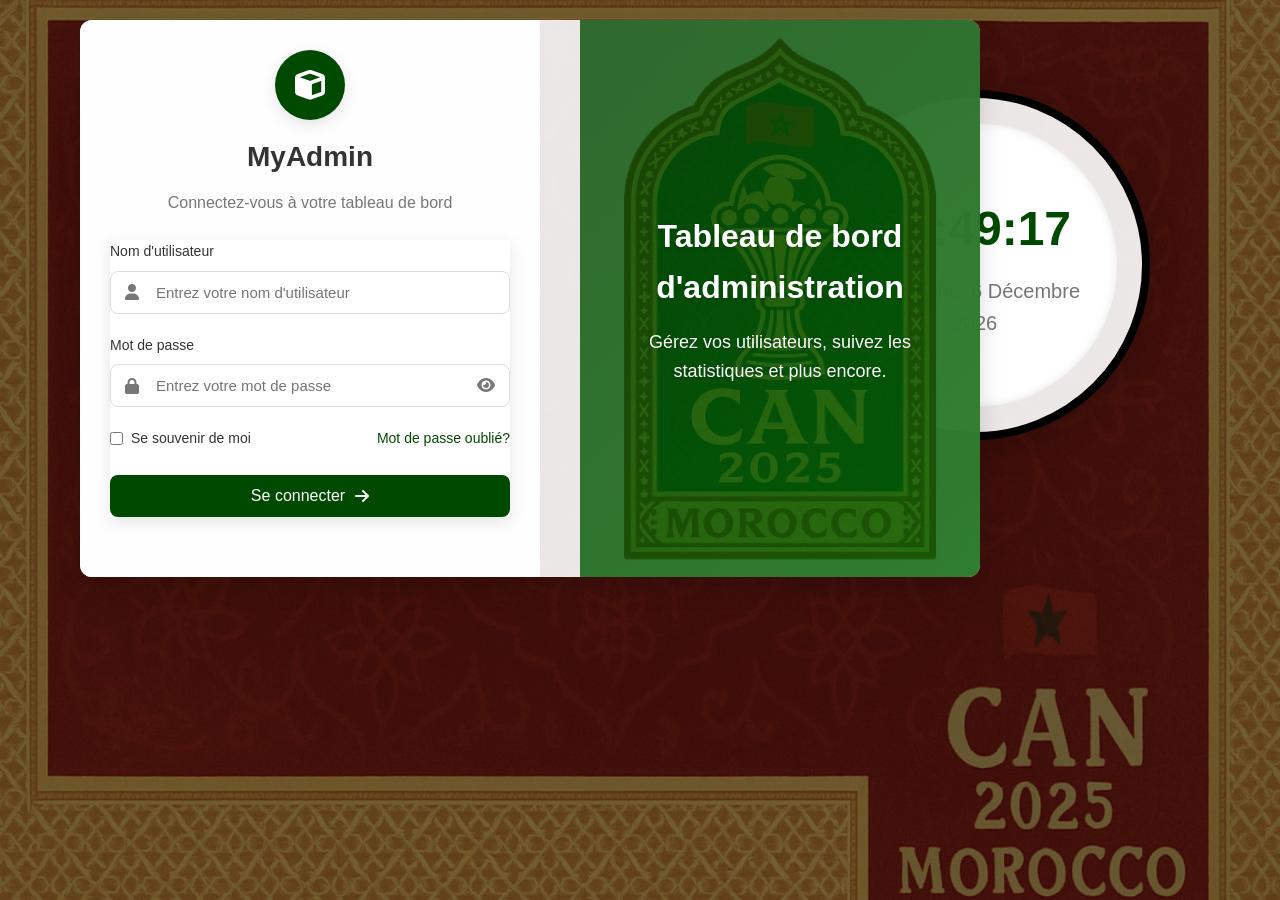
==== FrontEnd/attendance.html @ 4d88e359 "first commit" ====
<!DOCTYPE html>
<html lang="fr">
<head>
    <meta charset="UTF-8">
    <meta name="viewport" content="width=device-width, initial-scale=1.0">
    <title>Gestion des Présences - Admin Dashboard</title>
    <link rel="icon" href="logoCAF.png" type="image/png">
    <link rel="stylesheet" href="https://cdnjs.cloudflare.com/ajax/libs/font-awesome/6.4.0/css/all.min.css">
    <link rel="stylesheet" href="sidebar.css">
    <link rel="stylesheet" href="styles.css">
    <link rel="stylesheet" href="attendance.css">
    <style>
        /* Corriger le z-index */
        .sidebar {
            z-index: 1000;
        }
        
        .main-content {
            position: relative;
            z-index: 1;
        }
    </style>
</head>
<body>
    <!-- Dashboard Container -->
    <div class="dashboard">
        <!-- Sidebar -->
        <div class="sidebar" id="sidebar">
            <div class="logo">
                <img src="logoCAF.png" alt="CAF Logo" style="height: 50px;">
            </div>
            <button class="sidebar-toggle-btn" id="sidebarToggle">
                <i class="fas fa-bars"></i>
            </button>
            <ul class="menu">
                <li><a href="index.html"><i class="fas fa-home"></i> <span class="menu-text">Dashboard</span></a></li>
                <li><a href="employee.html"><i class="fas fa-users"></i> <span class="menu-text">EMPLOYEES</span></a></li>
                <li class="dropdown">
                    <a href="#" class="dropdown-btn">
                      <i class="fas fa-edit"></i> <span class="menu-text">Attendance</span>
                      <i class="fas fa-caret-down dropdown-icon"></i>
                    </a>
                    <ul class="submenu">
                      <li><a href="attendance.html"><i class="fas fa-calendar-check"></i> Présence des employés</a></li>
                      <li><a href="empAtt.html"><i class="fas fa-user-clock"></i> Présence par employé</a></li>
                      <li><a href="prsheet.html" class="active"><i class="fas fa-calendar-alt"></i> Feuille de Présence</a></li>
                    </ul>
                </li>
                <li><a href="parameter.html"><i class="fas fa-cog"></i> <span class="menu-text">Settings</span></a></li>
            </ul>
            <button id="logoutBtn" class="logout-btn">
                <i class="fas fa-sign-out-alt"></i>
                <span class="menu-text">Logout</span>
            </button>
        </div>

        <!-- Main Content -->
        <div class="main-content" id="mainContent">
            <div class="header">
                <div class="header-left"></div>
                <div class="header-right">
                    <button id="themeToggle" title="Toggle dark/light mode">🌙</button>
                    <div class="user-profile">
                        <img src="1.jpg" alt="Admin" />
                        <div class="user-info">
                            <span class="user-name">AMR</span>
                            <span class="user-role">ADMIN</span>
                        </div>
                        <div class="user-popup">
                            <p><strong>Nom :</strong> AMR</p>
                            <p><strong>Statut :</strong> ADMIN</p>
                        </div>
                    </div>
                </div>
            </div>

            <!-- Contenu spécifique à la présence -->
            <div class="content attendance-content">
                <h1><i class="fas fa-user-clock"></i> Présence des employés - <span id="currentDate">Aujourd'hui</span></h1>
                
                <!-- Barre d'action -->
            <div class="action-bar">
                    <div class="search-container">
                        <input type="text" id="searchInput" placeholder="Rechercher un employé..." />
                        <button class="search-btn"><i class="fas fa-search"></i></button>
                    </div>
                <div class="filter-container">
                    <select id="statusFilter">
                        <option value="">Tous les statuts</option>
                        <option value="PRESENT">Présent</option>
                        <option value="ABSENT">Absent</option>
                        <option value="EN_PAUSE">En pause</option>
                        <option value="TERMINE">Terminé</option>
                    </select>
                    <select id="shiftFilter">
                        <option value="">Tous les shifts</option>
                        <option value="Matin">Matin</option>
                        <option value="Après-midi">Après-midi</option>
                            <option value="Soir">Soir</option>
                    </select>
                </div>
            <div class="action-buttons">
                <button id="addAttendanceBtn" class="add-btn">
                <i class="fas fa-user-plus"></i>
                </button>
                <button id="exportBtn" class="export-btn">
                <i class="fas fa-file-export"></i> Exporter
                </button>
                <!-- <button id="checkGateBtn" class="check-gate-btn">
                <i class="fas fa-door-open"></i> Checking Gate
                </button> -->
            </div>
            </div>
                
                <!-- Tableau des présences -->
                <div class="table-container">
                    <table id="attendanceTable">
                        <thead>
                            <tr>
                                <!-- <th class="checkbox-cell">
                                    <input type="checkbox" id="selectAll" title="Sélectionner tout">
                                </th> -->
                                <th>Employé</th>
                                <th>First In </th>
                                <th>Break </th>
                                <th>Last Out </th>
                                <th>Total Heures</th>
                                <th>Status</th>
                                <th>Shift</th>
                                <th>Actions</th>
                            </tr>
                        </thead>
                        <tbody id="attendanceTableBody">
                            <!-- Employee rows will be added here by JavaScript -->
                        </tbody>
                    </table>
                    <div class="pagination-container" >
                        <div class="pagination-info">
                            <span id="pageInfo">Page 1 sur 1</span>
                            <div class="items-per-page">
                                <label for="itemsPerPageSelect">Éléments par page:</label>
                                <select id="itemsPerPageSelect">
                                    <option value="5">5</option>
                                    <option value="10">10</option>
                                    <option value="20">20</option>
                                    <option value="50">50</option>
                                </select>
                            </div>
                        </div>
                        <div class="pagination-controls">
                            <button id="prevPage" class="pagination-btn" disabled>
                                <i class="fas fa-chevron-left"></i> Précédent
                            </button>
                            <button id="nextPage" class="pagination-btn">
                                Suivant <i class="fas fa-chevron-right"></i>
                            </button>
                        </div>
                    </div>
                </div>
                
                <!-- Actions groupées -->
                <div class="bulk-actions" id="bulkActions">
                    <span class="selected-count">0 sélectionné(s)</span>
                    <button class="bulk-action-btn" id="markPresentBtn">
                        <i class="fas fa-check-circle"></i> Marquer présent
                    </button>
                    <button class="bulk-action-btn" id="markAbsentBtn">
                        <i class="fas fa-times-circle"></i> Marquer absent
                    </button>
                </div>
            </div>
        </div>
    </div>

    <!-- Modal Modification Présence -->
    <div id="attendanceModal" class="modal">
        <div class="modal-content">
            <div class="modal-header">
                <h2 id="modalTitle">Modifier la présence</h2>
                <button class="close-btn" id="closeModal"><i class="fas fa-times"></i></button>
            </div>
            <form id="attendanceForm">
                <input type="hidden" id="attendanceId">
                <div class="form-row">
                    <div class="form-group">
                        <label for="employeeName">Employé</label>
                        <input type="text" id="employeeName" disabled>
                    </div>
                    <div class="form-group">
                        <label for="shift">Shift</label>
                        <select id="shift" name="shift">
                            <option value="Matin">Matin</option>
                            <option value="Après-midi">Après-midi</option>
                            <option value="Soir">Soir</option>
                        </select>
                    </div>
                </div>
                <div class="form-row">
                    <div class="form-group">
                        <label for="firstIn">First In</label>
                        <input type="time" id="firstIn" name="firstIn">
                    </div>
                    <div class="form-group">
                        <label for="breakTime">Break</label>
                        <input type="time" id="breakTime" name="breakTime">
                    </div>
                </div>
                <div class="form-row">
                    <div class="form-group">
                        <label for="lastOut">Last Out</label>
                        <input type="time" id="lastOut" name="lastOut">
                    </div>
                    <div class="form-group">
                        <label for="status">Status</label>
                        <select id="status" name="status">
                            <option value="PRESENT">Présent</option>
                        <option value="ABSENT">Absent</option>
                        <option value="EN_PAUSE">En pause</option>
                        <option value="TERMINE">Terminé</option>
                        </select>
                    </div>
                </div>
                <div class="form-row">
                    <div class="form-group full-width">
                        <label for="notes">Notes</label>
                        <textarea id="notes" name="notes" rows="3"></textarea>
                    </div>
                </div>
                <div class="form-actions">
                    <button type="button" id="cancelBtn" class="cancel-btn">Annuler</button>
                    <button type="submit" id="saveBtn" class="save-btn">Enregistrer</button>
                </div>
            </form>
        </div>
    </div>

    <!-- Modal Confirmation Suppression -->
    <div id="deleteModal" class="modal">
        <div class="modal-content delete-modal">
            <div class="modal-header">
                <h2>Confirmer la suppression</h2>
                <button class="close-btn" id="closeDeleteModal"><i class="fas fa-times"></i></button>
            </div>
            <div class="modal-body">
                <p>Êtes-vous sûr de vouloir supprimer cet enregistrement de présence ? Cette action est irréversible.</p>
                <div class="employee-info" id="deleteAttendanceInfo">
                    <!-- Les informations de présence seront ajoutées ici par JavaScript -->
                </div>
            </div>
            <div class="modal-footer">
                <button id="cancelDeleteBtn" class="cancel-btn">Annuler</button>
                <button id="confirmDeleteBtn" class="delete-btn">Supprimer</button>
            </div>
        </div>
    </div>

    <!-- Scripts -->
    <script src="script.js"></script>
    <script src="attendance.js"></script>
    <script>
        // Ajouter en fin de body avant </html>
        document.addEventListener('DOMContentLoaded', () => {
          if (typeof Dashboard !== 'undefined') {
            Dashboard.init();
          }
        });
      </script>
</body>
</html>
---- FrontEnd/sidebar.css ----
/* ===== GLOBAL RESET ===== */
*,
*::before,
*::after {
  box-sizing: border-box;
}

:root {
  --sidebar-bg: #2c3e50;
  --primary-color: #487eb0;
  --menu-hover: rgba(255, 255, 255, 0.1);
  --menu-active: rgba(255, 255, 255, 0.2);
  --danger-color: #e74c3c;
}

.dark-theme {
  --sidebar-bg: #1a202c;
  --primary-color: #63b3ed;
  --menu-hover: rgba(255, 255, 255, 0.15);
  --menu-active: rgba(255, 255, 255, 0.25);
}

body {
  margin: 0;
  font-family: -apple-system, BlinkMacSystemFont, "Segoe UI", Roboto, Oxygen, Ubuntu, Cantarell, "Open Sans",
    "Helvetica Neue", sans-serif;
}

/* ===== SIDEBAR ===== */
.sidebar {
  position: fixed;
  left: 0;
  top: 0;
  bottom: 0;
  width: 220px;
  transition: width 0.3s ease;
  z-index: 1000;
  background-color: var(--sidebar-bg);
  color: white;
  box-shadow: 4px 0 10px rgba(0, 0, 0, 0.1);
  display: flex;
  flex-direction: column;
}

.sidebar.collapsed {
  width: 60px;
}

/* Text transitions for collapse */
.menu-text,
.logo-text {
  white-space: nowrap;
  opacity: 1;
  transition: opacity 0.2s ease, width 0.2s ease;
  width: auto;
  overflow: hidden;
}

.sidebar.collapsed .menu-text,
.sidebar.collapsed .logo-text {
  opacity: 0;
  width: 0;
  display: none;
}

/* ===== LOGO ===== */
.logo {
  height: 70px;
  padding: 5px;
  border-bottom: 1px solid rgba(255, 255, 255, 0.1);
  display: flex;
  justify-content: center; /* Centrage horizontal */
  align-items: center; /* Centrage vertical */
  transition: padding 0.3s ease; /* Transition fluide */
}

.sidebar.collapsed .logo {
  padding: 15px 5px; /* Réduire l'espacement en mode réduit */
}

.logo img {
  margin: 0 auto; /* Centrage supplémentaire pour le mode réduit */
  transition: transform 0.3s ease;
  height: 60px;
}

.logo h2 {
  margin: 0;
  display: flex;
  align-items: center;
  gap: 10px;
}

.logo i {
  font-size: 1.5rem;
  transition: transform 0.3s ease;
}

/* ===== SIDEBAR TOGGLE BUTTON ===== */
.sidebar-toggle-btn {
  position: absolute;
  top: 15px;
  right: -45px;
  background: var(--primary-color);
  color: white;
  border: none;
  padding: 8px 10px;
  border-radius: 4px;
  cursor: pointer;
  transition: all 0.3s ease;
  box-shadow: 0 2px 5px rgba(0,0,0,0.2); 
  z-index: 1100;
  display: block; /* Assurez-vous que le bouton est toujours visible */
}

.sidebar-toggle-btn:hover {
  background: #386994;
  transform: scale(1.05);
}

.sidebar-toggle-btn i {
  transition: transform 0.3s ease;
}

.sidebar.collapsed .sidebar-toggle-btn i {
  transform: rotate(180deg);
}

/* Masquer l'icône dropdown dans la sidebar réduite */
.sidebar.collapsed .dropdown-icon {
  display: none;
}

/* Garder le submenu visible si parent actif */
.dropdown.active .submenu {
  display: block !important;
}

/* Style de sélection pour sidebar collapsed */
.sidebar.collapsed .menu li.active > a {
  background: var(--menu-active);
  border-left: 4px solid var(--primary-color);
}

/* Animation d'ouverture améliorée */
.submenu {
  transition: all 0.3s ease;
  overflow: hidden;
  display: none; /* Assurez-vous que les sous-menus sont masqués par défaut */
}

/* ===== MENU ===== */
.menu {
  margin: 20px 0;
  padding: 0;
  flex-grow: 1;
  overflow-y: auto;
}

.menu li {
  list-style: none;
  padding: 0;
  margin-bottom: 5px;
  cursor: pointer;
  position: relative;
  overflow: hidden;
}

.menu li a {
  color: inherit;
  text-decoration: none;
  display: flex;
  align-items: center;
  gap: 12px;
  padding: 12px 20px;
  transition: all 0.3s ease;
  border-left: 4px solid transparent;
  position: relative;
}

.menu li a:before {
  content: "";
  position: absolute;
  left: 0;
  top: 0;
  height: 100%;
  width: 0;
  background: var(--menu-hover);
  z-index: -1;
  transition: width 0.3s ease;
}

.menu li a:hover:before {
  width: 100%;
}

.menu li a:hover {
  border-left: 4px solid var(--primary-color);
}

.menu li.active a {
  background: var(--menu-active);
  border-left: 4px solid var(--primary-color);
}

/* Animated icons */
.menu li i {
  font-size: 1.2rem;
  min-width: 20px;
  text-align: center;
  transition: transform 0.3s ease, color 0.3s ease;
}

.menu li a:hover i {
  transform: translateX(3px) scale(1.1);
  color: var(--primary-color);
}

/* Center icons when collapsed */
.sidebar.collapsed .menu li i {
  margin: 0 auto;
}

.sidebar.collapsed .menu li {
  text-align: center;
}

.sidebar.collapsed .menu li a {
  padding: 12px 0;
  justify-content: center;
}

/* ===== LOGOUT BUTTON ===== */
.logout-btn {
  margin: 10px 15px 20px;
  background: var(--danger-color);
  color: #fff;
  border: none;
  border-radius: 6px;
  cursor: pointer;
  font-weight: bold;
  display: flex;
  align-items: center;
  gap: 12px;
  padding: 10px 15px;
  transition: all 0.3s ease;
  overflow: hidden;
}

.logout-btn:hover {
  background: #c0392b;
  transform: translateY(-2px);
  box-shadow: 0 4px 8px rgba(0, 0, 0, 0.2);
}

.logout-btn:active {
  transform: translateY(0);
  box-shadow: none;
}

.logout-btn i {
  font-size: 1.2rem;
  min-width: 20px;
}

/* Center logout icon when collapsed */
.sidebar.collapsed .logout-btn {
  padding: 10px 0;
  justify-content: center;
}

/* Add a ripple effect to buttons */
.menu li a::after,
.logout-btn::after {
  content: '';
  position: absolute;
  top: 50%;
  left: 50%;
  width: 5px;
  height: 5px;
  background: rgba(255, 255, 255, 0.5);
  opacity: 0;
  border-radius: 100%;
  transform: scale(1, 1) translate(-50%);
  transform-origin: 50% 50%;
}

.menu li a:focus:not(:active)::after,
.logout-btn:focus:not(:active)::after {
  animation: ripple 1s ease-out;
}

@keyframes ripple {
  0% {
    transform: scale(0, 0);
    opacity: 0.5;
  }
  20% {
    transform: scale(25, 25);
    opacity: 0.5;
  }
  100% {
    opacity: 0;
    transform: scale(40, 40);
  }
}

/* ===== MAIN CONTENT ===== */
.main-content {
  margin-left: 220px;
  padding: 20px;
  transition: margin-left 0.3s cubic-bezier(0.4, 0, 0.2, 1);
}

.sidebar.collapsed + .main-content {
  margin-left: 60px;
}

/* ===== RESPONSIVE SIDEBAR ===== */
@media (max-width: 768px) {
  .sidebar {
    transform: translateX(-100%);
    width: 220px;
  }
  
  .sidebar.mobile-open {
    transform: translateX(0);
  }
  
  .main-content {
    margin-left: 0;
  }
  
  /* Mobile toggle button animation */
  .mobile-toggle {
    transition: transform 0.3s ease;
  }
  
  .sidebar.mobile-open ~ .main-content .mobile-toggle {
    transform: rotate(90deg);
  }
}

/* Gestion des sous-menus */
.sidebar:not(.collapsed) .dropdown.active-parent > .submenu {
  display: block !important;
}

.sidebar.collapsed .dropdown > .submenu {
  display: none !important;
}

/* Sélection uniquement pour les éléments actifs */
.menu li.active > a {
  background: var(--menu-active);
  border-left: 4px solid var(--primary-color);
}

.menu li.active-parent > a {
  background: rgba(255, 255, 255, 0.05);
}

.submenu li.active a {
  background: rgba(255, 255, 255, 0.1) !important;
  color: #fff !important;
}

/* === Custom update: distinguish sidebar icons on hover/active === */
.menu li a:hover i,
.menu li.active a i {
  color: #ffffff; /* force white icon for visibility */
}

/* === Updated Sidebar Styling with Green Theme === */
.sidebar {
  background-color: #003000; /* very dark green background */
  color: white;
}

.sidebar .menu li a {
  color: #cdeccd; /* soft pale green for text */
  padding: 12px 20px;
  display: flex;
  align-items: center;
  text-decoration: none;
}

.sidebar .menu li a:hover,
.sidebar .menu li.active a {
  background-color: #004900; /* medium green background on hover/active */
  color: #ffffff;
  border-left: 4px solid #006300; /* light green left border */
}

.sidebar .menu li a:hover i,
.sidebar .menu li.active a i {
  color: #ffffff; /* icon color on hover/active */
}
---- FrontEnd/styles.css ----
/* ===== BASE & RESET ===== */
* {
    margin: 0;
    padding: 0;
    box-sizing: border-box;
    transition: background-color 0.3s ease, color 0.3s ease;
}

body {
    font-family: 'Segoe UI', Tahoma, Geneva, Verdana, sans-serif;
    line-height: 1.6;
    background: var(--bg-color);
    color: var(--text-color);
}

/* ===== THEME VARIABLES ===== */
:root {
    /* Colors */
    --primary-color: #004900;
    --primary-dark: #003000;
    --secondary-color: #f39c12;
    --danger-color: #e74c3c;
    --success-color: #2ecc71;
    
    /* Base Theme */
    --bg-color: #f5f6fa;
    --text-color: var(--text-color);
    --text-light: #777;
    --card-bg: #fff;
    --sidebar-bg: #2f3640;
    --menu-hover: #353b48;
    --menu-active: var(--primary-color);
    --border-color: var(--border-color);
    --shadow: 0 5px 15px rgba(0, 0, 0, 0.1);
    --shadow-strong: 0 10px 25px rgba(0, 0, 0, 0.15);
    --primary-color-rgb: 0, 73, 0;
}

/* ===== LAYOUT ===== */
.dashboard {
    display: flex;
    min-height: 100vh;
}

#themeToggle {
    background: none;
    border: none;
    font-size: 20px;
    cursor: pointer;
    color: var(--text-color);
    padding: 5px 10px;
  }
  

/* Styles pour le header */
.header {
    display: flex;
    justify-content: space-between;
    align-items: center;
    padding: 0px 25px;
    background-color: var(--card-bg);
    box-shadow: var(--shadow);
    position: fixed;
    top: 0;
    left: 0;
    right: 0;
    z-index: 100;
    height: 70px;
}

.header-right {
    display: flex;
    align-items: center;
    gap: 20px;
    padding-right: 30px;
    margin-left: auto;
}

.user-profile {
    position: relative;
    margin-left: auto;
    display: flex;
    align-items: center;
    gap: 12px;
    padding: 8px 12px;
    border-radius: 50px;
    background: rgba(var(--primary-color-rgb), 0.1);
    cursor: pointer;
    transition: all 0.3s ease;
}

.user-profile img {
    width: 40px;
    height: 40px;
    border-radius: 50%;
    object-fit: cover;
    border: 2px solid var(--primary-color);
    box-shadow: 0 2px 4px rgba(0, 0, 0, 0.1);
}


.user-profile:hover {
    background: rgba(var(--primary-color-rgb), 0.2);
    transform: translateY(-2px);
}

/* Formulaire caché par défaut */
.user-popup {
    display: none;
    position: absolute;
    top: 110%; /* sous le profil */
    right: 0;
    background: var(--card-bg);
    padding: 10px 15px;
    border-radius: 8px;
    box-shadow: var(--shadow);
    white-space: nowrap;
    z-index: 10;
}

/* Afficher au hover */
.user-profile:hover .user-popup {
    display: block;
}

/* Petite flèche décorative */
.user-popup::before {
    content: '';
    position: absolute;
    top: -8px;
    right: 10px;
    border-width: 0 8px 8px 8px;
    border-style: solid;
    border-color: transparent transparent var(--card-bg) transparent;
}


/* Animation au clic */
.user-profile:active {
    transform: scale(0.98);
}

/* Ajoutez cette variable si elle n'existe pas */
:root {
    --primary-color-rgb: 72, 126, 176;
}
/* FIN  pour le profil utilisateur */


/* ===== CARDS ===== */
.cards {
    display: grid;
    grid-template-columns: repeat(auto-fit, minmax(250px, 300px));
    gap: 20px;
    margin-bottom: 24px;
}

.card {
    background: var(--card-bg);
    padding: 20px;
    border-radius: 8px;
    box-shadow: 0 2px 10px rgba(0, 0, 0, 0.1);
    transition: transform 0.2s ease, box-shadow 0.2s ease;
}

.card:hover {
    transform: translateY(-3px);
    box-shadow: 0 5px 15px rgba(0, 0, 0, 0.1);
}

.card h3 {
    color: var(--text-color);
    opacity: 0.8;
    font-size: 14px;
    margin-bottom: 8px;
}

.card p {
    font-size: 24px;
    font-weight: bold;
    color: var(--primary-color);
}



/* Nouveaux styles pour les cartes analytiques */
.analytics-card {
    display: flex;
    gap: 15px;
    align-items: center;
    padding: 15px;
    background: rgba(0, 99, 0, 0.1);
    color: #004900;
}

.analytics-card i {
    font-size: 1.8rem;
    color: var(--primary-color);
    background: rgba(72, 126, 176, 0.1);
    padding: 15px;
    border-radius: 50%;
}

.analytics-card h3 {
    font-size: 0.9rem;
    margin-bottom: 5px;
    color: var(--text-light);
}

.analytics-card p {
    font-size: 1.5rem;
    margin: 5px 0;
}

.card-trend {
    font-size: 0.8rem;
    padding: 3px 8px;
    border-radius: 12px;
    background: rgba(46, 204, 113, 0.1);
    color: var(--success-color);
}

.card-trend.up {
    background: rgba(0, 99, 0, 0.1);
    color: #004900;
}

.card-trend.down {
    background: rgba(231, 76, 60, 0.1);
    color: var(--danger-color);
}




/* Styles pour le graphique */
.chart-container {
    background: var(--card-bg);
    padding: 20px;
    border-radius: 8px;
    margin: 20px 0;
    box-shadow: var(--shadow);
    width: 100%;
    max-width: 100%;
    overflow: hidden;

    position: relative;
}

.chart-container h3 {
    margin-bottom: 15px;
    display: flex;
    align-items: center;
    gap: 10px;
    color: var(--text-color);
    font-size: 1.1rem;
}

/* Conteneur du canvas du graphique */
.chart-wrapper {
    position: relative;
    height: 300px; /* Hauteur fixe */
    min-height: 300px;
    width: 100%;
}

/* Style du canvas lui-même */
canvas {
    width: 100% !important;
    height: 100% !important;
    max-height: 300px;
    object-fit: contain;
}

/* Responsive pour petits écrans */
@media (max-width: 768px) {
    .chart-container {
        padding: 15px;
        margin: 15px 0;
    }
    
    .chart-wrapper {
        height: 250px;
        min-height: 250px;
    }
    
    .chart-container h3 {
        font-size: 1rem;
    }
}

@media (max-width: 480px) {
    .chart-wrapper {
        height: 200px;
        min-height: 200px;
    }
}

/* Styles pour les tendances */
.card-trend {
    font-size: 0.8rem;
    padding: 3px 8px;
    border-radius: 12px;
    background: rgba(46, 204, 113, 0.1);
    color: var(--success-color);
}

.card-trend.up {
    background: rgba(46, 204, 113, 0.1);
    color: var(--success-color);
}

.card-trend.down {
    background: rgba(231, 76, 60, 0.1);
    color: var(--danger-color);
}

.card-trend.neutral {
    background: rgba(241, 196, 15, 0.1);
    color: var(--secondary-color);
}





/* Activité récente */
.activity-feed {
    background: var(--card-bg);
    padding: 20px;
    border-radius: 8px;
    margin-top: 20px;
    box-shadow: var(--shadow);
    
}

.activity-feed h3 {
    margin-bottom: 15px;
    display: flex;
    align-items: center;
    gap: 10px;
    color: var(--text-color);
}

#recentActivity {
    list-style: none;
}

#recentActivity li {
    padding: 10px 0;
    border-bottom: 1px solid var(--border-color);
    display: flex;
    gap: 10px;
    align-items: flex-start;
}

#recentActivity li:last-child {
    border-bottom: none;
}

.activity-icon {
    background: #004900;
    color: white;
    padding: 5px;
    border-radius: 50%;
    font-size: 0.8rem;
    margin-top: 3px;
    width: 24px;
    height: 24px;
    display: flex;
    align-items: center;
    justify-content: center;
}

.activity-time {
    font-size: 0.8rem;
    color: var(--text-light);
    margin-left: auto;
    white-space: nowrap;
}



/* ===== DASHBOARD GRID ===== */
.dashboard-grid {
    display: grid;
    grid-template-columns: 1fr 1fr;
    gap: 20px;
    margin-bottom: 20px;
}

@media (max-width: 1024px) {
    .dashboard-grid {
        grid-template-columns: 1fr;
    }
}

.analytics-column {
    display: grid;
    grid-template-rows: auto auto auto;
    gap: 15px;
}

.table-column {
    display: flex;
    flex-direction: column;
}





/* Tableau des entrées */
.entries-table {
    height: 100%;
    display: flex;
    flex-direction: column;
}

.entries-table h3 {
    margin-bottom: 15px;
    color: var(--text-color);
    display: flex;
    align-items: center;
    gap: 10px;
}

.table-responsive {
    overflow-x: auto;
    flex-grow: 1;
}

#recentEntriesTable {
    width: 100%;
    border-collapse: collapse;
    background: rgba(0, 99, 0, 0.1);
}

#recentEntriesTable th {
    background: rgba(72, 126, 176, 0.1);
    padding: 12px 15px;
    text-align: left;
    font-weight: 600;
    color: var(--text-color);
}

#recentEntriesTable td {
    padding: 12px 15px;
    border-bottom: 1px solid var(--border-color);
    color: var(--text-color);
}

#recentEntriesTable tr:last-child td {
    border-bottom: none;
}

#recentEntriesTable tr:hover {
    background: rgba(0, 99, 0, 0.05);
}

.employee-cell {
    display: flex;
    align-items: center;
    gap: 10px;
}

.employee-photo {
    width: 30px;
    height: 30px;
    border-radius: 50%;
    object-fit: cover;
}





/* ===== BUTTONS ===== */
button {
    cursor: pointer;
    transition: all 0.2s ease;
    background-color: #004900;
}

#add-user-btn {
    padding: 8px 16px;
    background-color: #004900;
    color: white;
    border: none;
    border-radius: 4px;
}

#add-user-btn:hover {
    opacity: 0.9;
    background-color: #003000;
}

.action-btns {
    display: flex;
    gap: 8px;
}

.edit-btn {
    background: var(--secondary-color);
}

.delete-btn {
    background: var(--danger-color);
}

.action-btns button {
    padding: 6px 12px;
    color: white;
    border: none;
    border-radius: 4px;
    font-size: 12px;
}

/* ===== FORM ELEMENTS ===== */
input {
    padding: 10px 14px;
    border: 1px solid var(--border-color);
    border-radius: 4px;
    background: var(--card-bg);
    color: var(--text-color);
}

.main-content {
    margin-top: 70px;
    flex: 1;
    padding: 20px;
    overflow-x: hidden;
    transition: margin-left 0.3s ease;
    margin-left: 220px;
}

/* Loading Spinner */
.loader {
    border: 5px solid #f3f3f3;
    border-top: 5px solid #004900;
    border-radius: 50%;
    width: 40px;
    height: 40px;
    animation: spin 1s linear infinite;
    margin: 20px auto;
}
  
@keyframes spin {
    0% { transform: rotate(0deg); }
    100% { transform: rotate(360deg); }
}

.task-board {
    margin-top: 20px;
    background: var(--card-bg);
    padding: 20px;
    border-radius: 8px;
    box-shadow: var(--shadow);
}
  
.tasks {
    display: flex;
    gap: 15px;
}
  
.task-column {
    flex: 1;
    background: rgba(0, 0, 0, 0.03);
    padding: 10px;
    border-radius: 8px;
}
  
.task {
    background: var(--card-bg);
    padding: 10px;
    margin: 10px 0;
    border-radius: 4px;
    cursor: grab;
    box-shadow: 0 1px 3px rgba(0,0,0,0.1);
    transition: transform 0.2s ease, box-shadow 0.2s ease;
}

.task:hover {
    transform: translateY(-2px);
    box-shadow: 0 3px 6px rgba(0,0,0,0.15);
}

.task.dragging {
    opacity: 0.7;
    transform: scale(0.95);
    box-shadow: 0 5px 15px rgba(0,0,0,0.2);
}

.task-dropped {
    animation: dropPulse 0.3s ease;
}

@keyframes dropPulse {
    0% { transform: scale(0.95); }
    50% { transform: scale(1.05); }
    100% { transform: scale(1); }
}

button:active {
    transform: scale(0.98);
}

::-webkit-scrollbar {
    width: 8px;
}

::-webkit-scrollbar-thumb {
    background: var(--primary-color);
    border-radius: 4px;
}

/* Ripple effect */
.ripple {
    position: absolute;
    border-radius: 50%;
    background-color: rgba(255, 255, 255, 0.4);
    transform: scale(0);
    animation: ripple 0.6s linear;
    pointer-events: none;
}

@keyframes ripple {
    to {
        transform: scale(4);
        opacity: 0;
    }
}
/* Style du sous-menu */
.submenu {
  display: none;
  list-style: none;
  padding-left: 20px;
}

.submenu li a {
  display: block;
  padding: 10px 20px;
  color: #fff;
  text-decoration: none;
}

.submenu li a:hover {
    border-left: 4px solid #004900;
}

/* Icône de flèche pour le menu déroulant */
.dropdown-icon {
  float: right;
  margin-right: 10px;
}

/* Styles pour la section des nouveaux graphiques */
.dashboard-grid .chart-column {
  display: flex;
  flex-direction: column;
}

.dashboard-grid .chart-container {
  height: 100%;
  display: flex;
  flex-direction: column;
}

.dashboard-grid .chart-wrapper {
  flex-grow: 1;
  min-height: 300px;
}

#attendanceComments li {
  display: flex;
  align-items: center;
  gap: 8px;
  margin-bottom: 5px;
}

#attendanceComments li span:first-child {
  display: inline-block;
  width: 10px;
  height: 10px;
  border-radius: 50%;
}

/* Ajout d'une marge en haut pour les nouveaux graphiques */
.mt-6 {
  margin-top: 30px;
}

/* Ajout de padding pour la section des commentaires */
.p-3 {
  padding: 15px;
}

/* Styles pour les titres des commentaires */
.font-medium {
  font-weight: 500;
}

.text-sm {
  font-size: 0.875rem;
}

/* Espacement vertical pour les listes */
.space-y-1 > * + * {
  margin-top: 0.25rem;
}

.mt-2 {
  margin-top: 0.5rem;
}

.mt-4 {
  margin-top: 1rem;
}

/* Styles pour les statistiques détaillées de genre */
.gender-stats-container {
    background-color: #f8f9fa;
    border-radius: 8px;
    padding: 15px;
    margin-top: 20px;
}

.gender-stats-title {
    font-size: 16px;
    font-weight: 600;
    color: var(--text-color);
    margin-bottom: 15px;
    display: flex;
    align-items: center;
    gap: 8px;
}

.gender-stats-grid {
    display: grid;
    grid-template-columns: repeat(2, 1fr);
    gap: 12px;
}

.gender-stat-item {
    display: flex;
    justify-content: space-between;
    align-items: center;
    padding: 8px 12px;
    background-color: var(--bg-color);
    border-radius: 6px;
    box-shadow: 0 1px 3px rgba(0, 0, 0, 0.05);
}

.stat-label {
    display: flex;
    align-items: center;
    gap: 8px;
    font-size: 14px;
    color: #555;
}

.color-dot {
    width: 12px;
    height: 12px;
    border-radius: 50%;
    display: inline-block;
}

.stat-value {
    font-weight: 600;
    font-size: 14px;
    color: var(--text-color);
}

.gender-summary {
    display: flex;
    justify-content: space-around;
    margin-top: 15px;
    padding-top: 15px;
    border-top: 1px solid #e0e0e0;
}

.summary-item {
    text-align: center;
}

.summary-label {
    font-size: 14px;
    color: #555;
    margin-right: 8px;
}

.summary-value {
    font-weight: 600;
    font-size: 16px;
    color: var(--text-color);
}

/* Responsive pour les statistiques de genre */
@media (max-width: 768px) {
    .gender-stats-grid {
        grid-template-columns: 1fr;
    }
    
    .gender-summary {
        flex-direction: column;
        gap: 10px;
    }
}

/* Utilitaires */
.mt-4 {
    margin-top: 1rem;
}

.mt-6 {
    margin-top: 1.5rem;
}

.p-3 {
    padding: 0.75rem;
}


/* === Dark Theme Support === */
[data-theme="dark"] {
    --bg-color: #1e1e1e;
    --text-color: #e0e0e0;
    --text-light: #aaa;
    --card-bg: #2c2c2c;
    --sidebar-bg: #002200;
    --menu-hover: #003300;
    --border-color: var(--text-light);
}

[data-theme="dark"] .card,
[data-theme="dark"] .chart-container,
[data-theme="dark"] .task-board,
[data-theme="dark"] .activity-feed {
    background-color: var(--card-bg);
    color: var(--text-color);
}

[data-theme="dark"] .header {
    background-color: var(--card-bg);
}

[data-theme="dark"] .sidebar {
    background-color: var(--sidebar-bg);
}

[data-theme="dark"] .sidebar .menu li a {
    color: var(--text-light);
}

[data-theme="dark"] .sidebar .menu li a:hover,
[data-theme="dark"] .sidebar .menu li.active a {
    background-color: var(--menu-hover);
    color: #fff;
}
---- FrontEnd/attendance.css ----
:root {
    --card-bg: #fff;
    --shadow: 0 2px 10px rgba(0, 0, 0, 0.1);
    --text-color: var(--text-color);
    --border-color: var(--border-color);
    --primary-color: #004900;
    --primary-dark: #386994;
    --success-color: #2ecc71;
    --text-light: #666;
}
/* ===== BASE STYLES ===== */
.attendance-content {
    padding: 20px;
    background-color: var(--card-bg);
    border-radius: 8px;
    box-shadow: var(--shadow);
    margin: 20px;
}

/* ===== HEADER STYLES ===== */
.attendance-content h1 {
    color: var(--text-color);
    margin-bottom: 20px;
    font-weight: 600;
    font-size: 24px;
    display: flex;
    align-items: center;
    gap: 10px;
    padding-bottom: 10px;
    border-bottom: 2px solid var(--primary-color);
}

/* ===== ACTION BAR ===== */
.action-bar {
    display: flex;
    justify-content: space-between;
    align-items: center;
    margin-bottom: 20px;
    flex-wrap: wrap;
    gap: 15px;
}

.search-container {
    display: flex;
    max-width: 300px;
    width: 100%;
}

.search-container input {
    flex: 1;
    padding: 10px 15px;
    border: 1px solid var(--border-color);
    border-radius: 4px 0 0 4px;
    background-color: var(--card-bg);
    color: var(--text-color);
}

.search-btn {
    background-color: var(--primary-color);
    color: white;
    border: none;
    padding: 0 15px;
    border-radius: 0 4px 4px 0;
    cursor: pointer;
    transition: background-color 0.3s ease;
}

.search-btn:hover {
    background-color: var(--primary-dark);
}

.filter-container {
    display: flex;
    gap: 10px;
}

.filter-container select {
    padding: 10px;
    border: 1px solid var(--border-color);
    border-radius: 4px;
    background-color: var(--card-bg);
    color: var(--text-color);
    cursor: pointer;
}

.action-buttons {
    display: flex;
    gap: 10px;
}

/* ===== ATTENDANCE TABLE ===== */
.table-container {
    overflow-x: auto;
    margin: 20px 0;
    border-radius: 8px;
    box-shadow: var(--shadow);
}

#attendanceTable {
    width: 100%;
    border-collapse: collapse;
    background-color: var(--card-bg);
    color: var(--text-color);
    min-width: 1000px; /
}

#attendanceTable thead {
    background-color: rgb(4, 47, 4);
    color: white;
}

#attendanceTable th {
    padding: 15px;
    text-align: left;
    font-weight: 500;
    white-space: nowrap;
    position: sticky;
    top: 0;
    z-index: 10;
}

#attendanceTable th i.fa-sort {
    margin-left: 5px;
    font-size: 12px;
    cursor: pointer;
    opacity: 0.5;
    transition: opacity 0.3s ease;
}

#attendanceTable th i.fa-sort:hover {
    opacity: 1;
}

#attendanceTable th i.fa-sort-up, 
#attendanceTable th i.fa-sort-down {
    opacity: 1;
}

#attendanceTable td {
    padding: 12px 15px;
    border-bottom: 1px solid var(--border-color);
}

#attendanceTable tr:last-child td {
    border-bottom: none;
}

#attendanceTable tr:hover {
    background-color: rgba(72, 126, 176, 0.05);
}

/* Checkbox styles */
.checkbox-cell {
    width: 40px;
    text-align: center;
}

.checkbox-cell input[type="checkbox"] {
    width: 18px;
    height: 18px;
    cursor: pointer;
    accent-color: var(--primary-color);
}

/* Employee cell with photo */
.employee-cell {
    display: flex;
    align-items: center;
    gap: 10px;
}

.employee-photo {
    width: 36px;
    height: 36px;
    border-radius: 50%;
    object-fit: cover;
    border: 2px solid var(--primary-color);
}

/* Status Badges */
.status-badge {
    padding: 5px 10px;
    border-radius: 20px;
    font-size: 12px;
    font-weight: 500;
    display: inline-block;
    text-align: center;
}

.status-present {
    background-color: rgba(46, 204, 113, 0.2);
    color: #27ae60;
}

.status-absent {
    background-color: rgba(231, 76, 60, 0.2);
    color: #e74c3c;
}

.status-pause {
    background-color: rgba(241, 196, 15, 0.2);
    color: #f39c12;
}

.status-finished {
    background-color: rgba(52, 152, 219, 0.2);
    color: #3498db;
}

/* ===== ACTION BUTTONS ===== */
.action-cell {
    white-space: nowrap;
}

.action-btn {
    background: none;
    border: none;
    cursor: pointer;
    padding: 5px;
    margin-right: 5px;
    border-radius: 4px;
    transition: all 0.3s ease;
}

.edit-btn {
    color: var(--primary-color);
}

.delete-btn {
    color: #e74c3c;
}

.view-btn {
    color: #3498db;
}

.action-btn:hover {
    background-color: rgba(0, 0, 0, 0.05);
    transform: translateY(-2px);
}

/* ===== CHECK GATE BUTTON ===== */
.check-gate-btn {
    background-color: var(--success-color);
    color: white;
    border: none;
    padding: 12px 20px;
    font-size: 15px;
    border-radius: 30px;
    cursor: pointer;
    transition: all 0.3s ease;
    display: inline-flex;
    align-items: center;
    gap: 8px;
}

.check-gate-btn:hover {
    background-color: #27ae60;
    transform: translateY(-2px);
    box-shadow: 0 4px 8px rgba(46, 204, 113, 0.3);
}

.export-btn {
    background-color: var(--primary-color);
    color: white;
    border: none;
    padding: 12px 20px;
    font-size: 15px;
    border-radius: 30px;
    cursor: pointer;
    transition: all 0.3s ease;
    display: inline-flex;
    align-items: center;
    gap: 8px;
}

.export-btn:hover {
    background-color: var(--primary-dark);
    transform: translateY(-2px);
    box-shadow: 0 4px 8px rgba(72, 126, 176, 0.3);
}

/* ===== BULK ACTIONS ===== */
.bulk-actions {
    display: none;
    align-items: center;
    gap: 15px;
    background-color: rgba(72, 126, 176, 0.1);
    padding: 10px 15px;
    border-radius: 8px;
    margin-top: 20px;
}

.bulk-actions.visible {
    display: flex;
}

.selected-count {
    font-weight: 500;
    color: var(--text-color);
}

.bulk-action-btn {
    background-color: var(--primary-color);
    color: white;
    border: none;
    padding: 8px 15px;
    border-radius: 4px;
    cursor: pointer;
    display: flex;
    align-items: center;
    gap: 5px;
    transition: all 0.3s ease;
}

.bulk-action-btn:hover {
    background-color: var(--primary-dark);
    transform: translateY(-2px);
}

#markAbsentBtn {
    background-color: #e74c3c;
}

#markAbsentBtn:hover {
    background-color: #c0392b;
}

/* ===== ANIMATIONS ===== */
@keyframes fadeIn {
    from { opacity: 0; transform: translateY(10px); }
    to { opacity: 1; transform: translateY(0); }
}

#attendanceTable tbody tr {
    animation: fadeIn 0.3s ease forwards;
}

/* ===== MODAL STYLES ===== */
.modal {
    display: none;
    position: fixed;
    top: 0;
    left: 0;
    width: 100%;
    height: 100%;
    background-color: rgba(0, 0, 0, 0.5);
    z-index: 1000;
    overflow-y: auto;
    padding: 20px;
}

.modal-content {
    background-color: var(--card-bg);
    margin: 50px auto;
    max-width: 700px;
    border-radius: 8px;
    box-shadow: 0 5px 20px rgba(0, 0, 0, 0.2);
    animation: modalFadeIn 0.3s ease;
}

@keyframes modalFadeIn {
    from {
        opacity: 0;
        transform: translateY(-20px);
    }
    to {
        opacity: 1;
        transform: translateY(0);
    }
}

.modal-header {
    display: flex;
    justify-content: space-between;
    align-items: center;
    padding: 20px;
    border-bottom: 1px solid var(--border-color);
}

.modal-header h2 {
    margin: 0;
    color: var(--text-color);
    font-size: 20px;
}

.close-btn {
    background: none;
    border: none;
    font-size: 20px;
    cursor: pointer;
    color: var(--text-light);
    transition: color 0.3s ease;
}

.close-btn:hover {
    color: #e74c3c;
}

/* Styles Formulaire */
#attendanceForm {
    padding: 20px;
}

.form-row {
    display: flex;
    gap: 20px;
    margin-bottom: 15px;
}

.form-group {
    flex: 1;
    position: relative;
}

.full-width {
    width: 100%;
}

label {
    display: block;
    margin-bottom: 8px;
    color: var(--text-color);
    font-weight: 500;
}

input, select, textarea {
    width: 100%;
    padding: 10px 12px;
    border: 1px solid var(--border-color);
    border-radius: 4px;
    background-color: var(--card-bg);
    color: var(--text-color);
    transition: border-color 0.3s ease, box-shadow 0.3s ease;
}

input:focus, select:focus, textarea:focus {
    border-color: var(--primary-color);
    box-shadow: 0 0 0 3px rgba(72, 126, 176, 0.2);
    outline: none;
}

.form-actions {
    display: flex;
    justify-content: flex-end;
    gap: 10px;
    margin-top: 20px;
}

.cancel-btn {
    background-color: transparent;
    border: 1px solid var(--border-color);
    color: var(--text-color);
    padding: 10px 20px;
    border-radius: 4px;
    cursor: pointer;
    transition: all 0.3s ease;
}

.cancel-btn:hover {
    background-color: rgba(0, 0, 0, 0.05);
}

.save-btn {
    background-color: var(--primary-color);
    color: white;
    border: none;
    padding: 10px 20px;
    border-radius: 4px;
    cursor: pointer;
    transition: all 0.3s ease;
}

.save-btn:hover {
    background-color: var(--primary-dark);
}

/* Modal Suppression */
.delete-modal {
    max-width: 500px;
}

.modal-body {
    padding: 20px;
}

.modal-footer {
    padding: 15px 20px;
    border-top: 1px solid var(--border-color);
    display: flex;
    justify-content: flex-end;
    gap: 10px;
}

.employee-info {
    background-color: rgba(0, 0, 0, 0.05);
    padding: 15px;
    border-radius: 4px;
    margin-top: 15px;
}

.delete-btn {
    background-color: #e74c3c;
    color: white;
    border: none;
    padding: 10px 20px;
    border-radius: 4px;
    cursor: pointer;
    transition: all 0.3s ease;
}

.delete-btn:hover {
    background-color: #c0392b;
}

/* ===== RESPONSIVE DESIGN ===== */
@media (max-width: 992px) {
    .attendance-content {
        margin: 10px;
        padding: 15px;
    }
    
    #attendanceTable th, 
    #attendanceTable td {
        padding: 10px 12px;
        font-size: 14px;
    }
}

@media (max-width: 768px) {
    .action-bar {
        flex-direction: column;
        align-items: stretch;
    }
    
    .search-container {
        max-width: 100%;
    }
    
    .filter-container {
        flex-wrap: wrap;
    }
    
    .action-buttons {
        flex-wrap: wrap;
    }
    
    .attendance-content h1 {
        font-size: 20px;
    }
    
    .form-row {
        flex-direction: column;
        gap: 15px;
    }
    
    .bulk-actions {
        flex-direction: column;
        align-items: stretch;
    }
}

/* État vide */
.empty-state {
    text-align: center;
    padding: 40px 20px;
    color: var(--text-light);
}

.empty-state i {
    font-size: 48px;
    margin-bottom: 15px;
    opacity: 0.5;
}

.empty-state p {
    font-size: 16px;
    margin-bottom: 20px;
}

/* Bouton d'ajout d'employé */
.add-btn {
    background-color: var(--primary-color);
    color: white;
    border: none;
    padding: 12px 20px;
    font-size: 15px;
    border-radius: 30px;
    cursor: pointer;
    transition: all 0.3s ease;
    display: inline-flex;
    align-items: center;
    gap: 8px;
}

.add-btn:hover {
    background-color: var(--primary-dark);
    transform: translateY(-2px);
    box-shadow: 0 4px 8px rgba(72, 126, 176, 0.3);
}

.add-btn i {
    font-size: 14px;
}


/* Styles pour la pagination */
.pagination-container {
    display: flex;
    justify-content: space-between;
    align-items: center;
    margin-top: 20px;
    padding: 10px 0;
    border-top: 1px solid #e0e0e0;
}

.pagination-info {
    display: flex;
    align-items: center;
    gap: 20px;
}

.items-per-page {
    display: flex;
    align-items: center;
    gap: 8px;
}

.items-per-page select {
    padding: 5px;
    border-radius: 4px;
    border: 1px solid #ddd;
}

.pagination-controls {
    display: flex;
    gap: 10px;
}

.pagination-btn {
    padding: 8px 15px;
    background-color: var(--primary-color);
    color: white;
    border: none;
    border-radius: 4px;
    cursor: pointer;
    display: flex;
    align-items: center;
    gap: 5px;
    transition: all 0.2s ease;
}

.pagination-btn:hover {
    background-color: var(--primary-dark);
}

.pagination-btn:disabled {
    background-color: #cccccc;
    cursor: not-allowed;
}
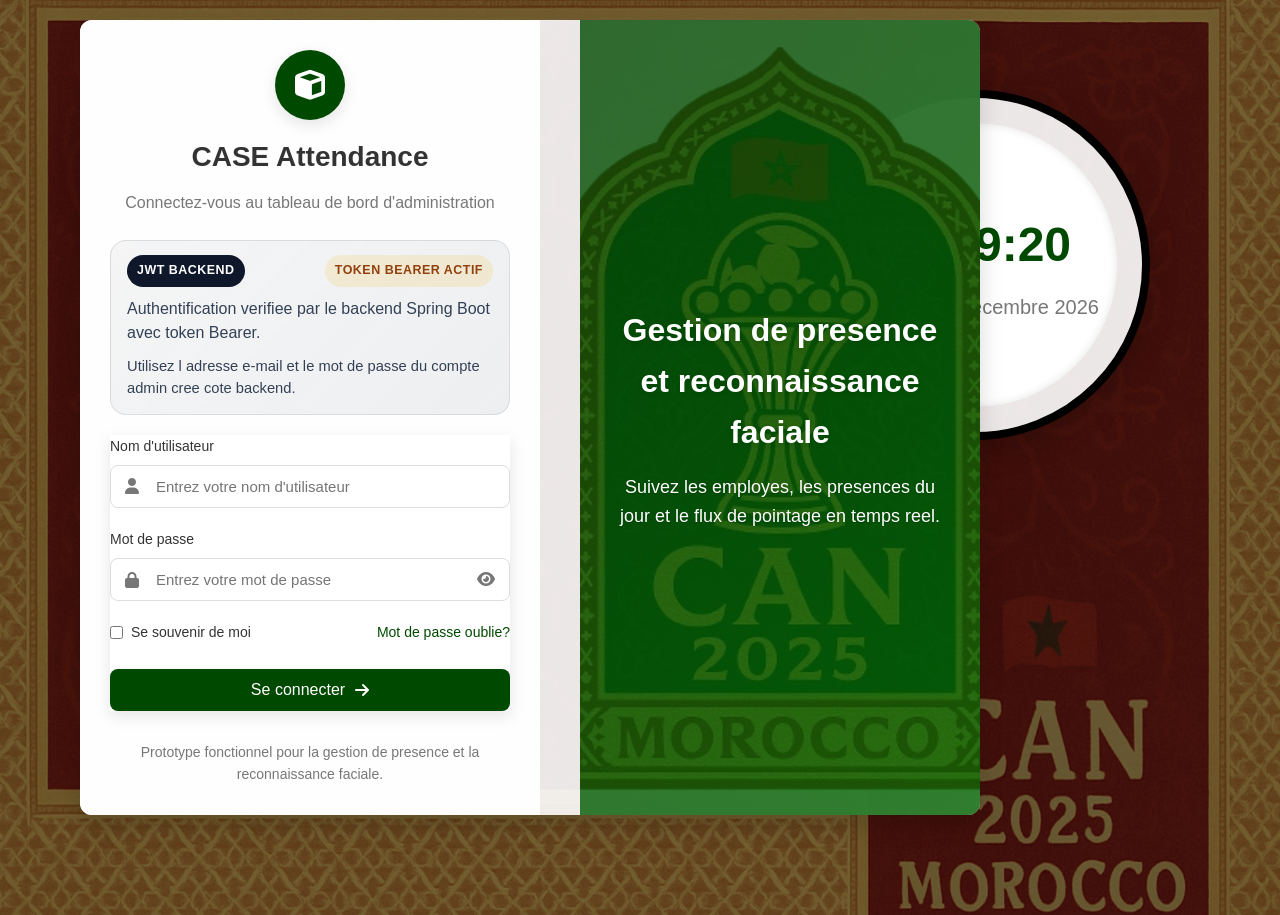
==== commit 98d70d9c: "Add backend auth, migrations, testing, and face recognition integration" ====
--- a/FrontEnd/attendance.html
+++ b/FrontEnd/attendance.html
@@ -117,9 +117,9 @@
                     <table id="attendanceTable">
                         <thead>
                             <tr>
-                                <!-- <th class="checkbox-cell">
+                                <th class="checkbox-cell">
                                     <input type="checkbox" id="selectAll" title="Sélectionner tout">
-                                </th> -->
+                                </th>
                                 <th>Employé</th>
                                 <th>First In </th>
                                 <th>Break </th>
@@ -266,4 +266,4 @@
         });
       </script>
 </body>
-</html>+</html>
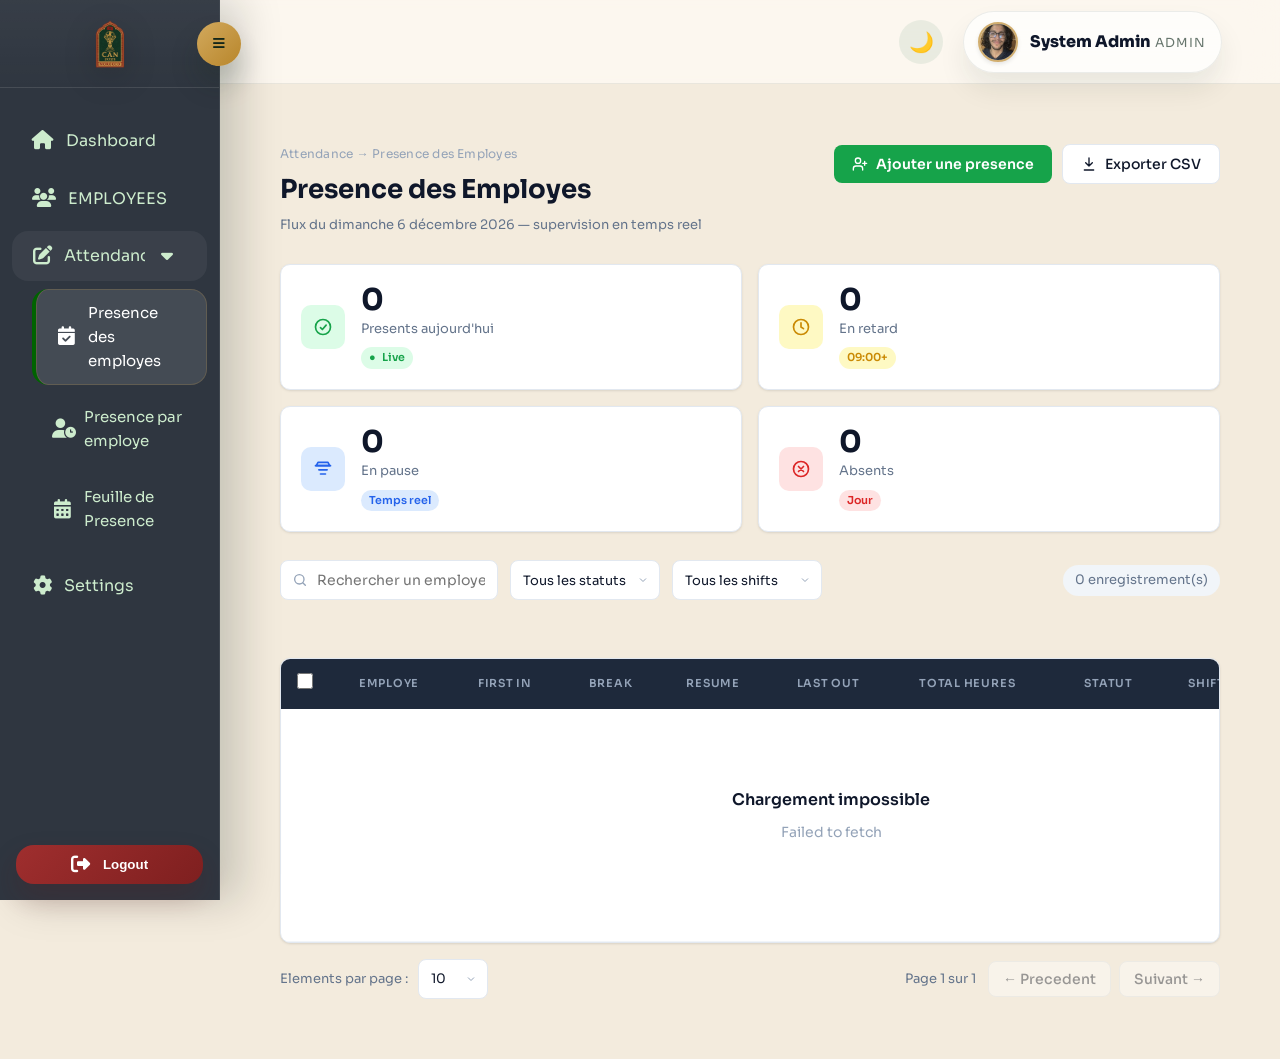
==== commit 0af40849: "Finalize attendance platform updates and docs polish" ====
--- a/FrontEnd/attendance.html
+++ b/FrontEnd/attendance.html
@@ -3,28 +3,863 @@
 <head>
     <meta charset="UTF-8">
     <meta name="viewport" content="width=device-width, initial-scale=1.0">
-    <title>Gestion des Présences - Admin Dashboard</title>
+    <title>Presence des employes</title>
+    <link rel="preconnect" href="https://fonts.googleapis.com">
+    <link rel="preconnect" href="https://fonts.gstatic.com" crossorigin>
+    <link href="https://fonts.googleapis.com/css2?family=Sora:wght@400;500;600;700&family=JetBrains+Mono:wght@400;500&display=swap" rel="stylesheet">
     <link rel="icon" href="logoCAF.png" type="image/png">
     <link rel="stylesheet" href="https://cdnjs.cloudflare.com/ajax/libs/font-awesome/6.4.0/css/all.min.css">
     <link rel="stylesheet" href="sidebar.css">
     <link rel="stylesheet" href="styles.css">
-    <link rel="stylesheet" href="attendance.css">
     <style>
-        /* Corriger le z-index */
-        .sidebar {
-            z-index: 1000;
-        }
-        
+        :root {
+            --bg-page: #F3EBDD;
+            --bg-card: #FFFFFF;
+            --bg-table-header: #1E293B;
+            --border: #E2E8F0;
+            --text-primary: #0F172A;
+            --text-secondary: #64748B;
+            --text-muted: #94A3B8;
+            --accent-green: #16A34A;
+            --accent-green-light: #DCFCE7;
+            --accent-amber: #CA8A04;
+            --accent-amber-light: #FEF9C3;
+            --accent-blue: #2563EB;
+            --accent-blue-light: #DBEAFE;
+            --accent-red: #DC2626;
+            --accent-red-light: #FEE2E2;
+            --radius: 10px;
+            --shadow: 0 1px 3px rgba(0,0,0,0.08), 0 1px 2px rgba(0,0,0,0.04);
+            --shadow-hover: 0 4px 16px rgba(0,0,0,0.10);
+            --font-main: 'Sora', sans-serif;
+            --font-mono: 'JetBrains Mono', monospace;
+        }
+
+        html[data-theme="dark"],
+        body.dark-theme {
+            --bg-page: #0F172A;
+            --bg-card: #111827;
+            --bg-table-header: #1E293B;
+            --border: #243041;
+            --text-primary: #E5EEF8;
+            --text-secondary: #A3B2C7;
+            --text-muted: #7C8CA5;
+            --shadow: 0 1px 3px rgba(0,0,0,0.30), 0 1px 2px rgba(0,0,0,0.24);
+            --shadow-hover: 0 10px 28px rgba(0,0,0,0.34);
+        }
+
+        body {
+            background: var(--bg-page);
+            font-family: var(--font-main);
+            color: var(--text-primary);
+        }
+
         .main-content {
+            background: var(--bg-page);
+        }
+
+        html[data-theme="dark"] .header,
+        body.dark-theme .header {
+            background: rgba(15, 23, 42, 0.92);
+            border-bottom: 1px solid rgba(148, 163, 184, 0.12);
+        }
+
+        .attendance-main {
+            padding: 28px;
+            background: var(--bg-page);
+            min-height: calc(100vh - 78px);
+        }
+
+        .attx-shell {
+            max-width: 1440px;
+            margin: 0 auto;
+        }
+
+        .page-header {
+            display: flex;
+            justify-content: space-between;
+            align-items: flex-start;
+            gap: 20px;
+            margin-bottom: 28px;
+        }
+
+        .breadcrumb {
+            font-size: 12px;
+            color: var(--text-muted);
+            margin: 0 0 6px;
+            letter-spacing: 0.02em;
+        }
+
+        .page-title {
+            font-size: 26px;
+            font-weight: 700;
+            margin: 0 0 4px;
+        }
+
+        .page-subtitle {
+            font-size: 13px;
+            color: var(--text-secondary);
+            margin: 0;
+        }
+
+        .header-actions {
+            display: flex;
+            gap: 10px;
+            align-items: center;
+            flex-wrap: wrap;
+        }
+
+        .btn-primary,
+        .btn-secondary,
+        .page-btn,
+        .drawer-btn,
+        .empty-btn,
+        .bulk-btn {
+            display: inline-flex;
+            align-items: center;
+            gap: 8px;
+            border-radius: 8px;
+            cursor: pointer;
+            transition: 150ms ease;
+            font-family: var(--font-main);
+            font-size: 14px;
+        }
+
+        .btn-primary {
+            background: var(--accent-green);
+            color: white;
+            padding: 10px 18px;
+            border: none;
+            font-weight: 600;
+        }
+
+        .btn-primary:hover {
+            background: #15803D;
+            transform: translateY(-1px);
+            box-shadow: 0 4px 14px rgba(22,163,74,0.35);
+        }
+
+        .btn-secondary,
+        .page-btn,
+        .drawer-btn.secondary,
+        .empty-btn,
+        .bulk-btn {
+            background: white;
+            color: var(--text-primary);
+            padding: 10px 18px;
+            border: 1.5px solid var(--border);
+            font-weight: 500;
+        }
+
+        html[data-theme="dark"] .btn-secondary,
+        html[data-theme="dark"] .page-btn,
+        html[data-theme="dark"] .drawer-btn.secondary,
+        html[data-theme="dark"] .empty-btn,
+        html[data-theme="dark"] .bulk-btn,
+        body.dark-theme .btn-secondary,
+        body.dark-theme .page-btn,
+        body.dark-theme .drawer-btn.secondary,
+        body.dark-theme .empty-btn,
+        body.dark-theme .bulk-btn {
+            background: #0F172A;
+            color: var(--text-primary);
+        }
+
+        html[data-theme="dark"] .search-input,
+        html[data-theme="dark"] .filter-select,
+        html[data-theme="dark"] .drawer-field input,
+        html[data-theme="dark"] .drawer-field select,
+        html[data-theme="dark"] .drawer-field textarea,
+        body.dark-theme .search-input,
+        body.dark-theme .filter-select,
+        body.dark-theme .drawer-field input,
+        body.dark-theme .drawer-field select,
+        body.dark-theme .drawer-field textarea {
+            background-color: #0F172A;
+            border-color: #243041;
+            color: #E5EEF8;
+            -webkit-text-fill-color: #E5EEF8;
+        }
+
+        html[data-theme="dark"] .search-input::placeholder,
+        html[data-theme="dark"] .drawer-field input::placeholder,
+        html[data-theme="dark"] .drawer-field textarea::placeholder,
+        body.dark-theme .search-input::placeholder,
+        body.dark-theme .drawer-field input::placeholder,
+        body.dark-theme .drawer-field textarea::placeholder {
+            color: #7C8CA5;
+            -webkit-text-fill-color: #7C8CA5;
+        }
+
+        html[data-theme="dark"] .filter-select,
+        body.dark-theme .filter-select {
+            background:
+                #0F172A
+                url("data:image/svg+xml,%3Csvg xmlns='http://www.w3.org/2000/svg' width='12' height='12' viewBox='0 0 24 24' fill='none' stroke='%237C8CA5' stroke-width='2'%3E%3Cpath d='M6 9l6 6 6-6'/%3E%3C/svg%3E")
+                no-repeat right 10px center;
+        }
+
+        html[data-theme="dark"] .filter-select option,
+        html[data-theme="dark"] .drawer-field select option,
+        body.dark-theme .filter-select option,
+        body.dark-theme .drawer-field select option {
+            background: #111827;
+            color: #E5EEF8;
+        }
+
+        html[data-theme="dark"] .search-icon,
+        body.dark-theme .search-icon {
+            color: #7C8CA5;
+        }
+
+        .btn-secondary:hover,
+        .page-btn:not(:disabled):hover,
+        .drawer-btn.secondary:hover,
+        .empty-btn:hover,
+        .bulk-btn:hover {
+            border-color: #94A3B8;
+            box-shadow: var(--shadow-hover);
+            transform: translateY(-1px);
+        }
+
+        .kpi-grid {
+            display: grid;
+            grid-template-columns: repeat(4, 1fr);
+            gap: 16px;
+            margin-bottom: 28px;
+        }
+
+        .kpi-card {
+            background: var(--bg-card);
+            border: 1px solid var(--border);
+            border-radius: var(--radius);
+            padding: 20px;
+            display: flex;
+            align-items: center;
+            gap: 16px;
+            box-shadow: var(--shadow);
+            animation: fadeSlideUp 400ms ease both;
+            transition: box-shadow 200ms, transform 200ms;
+        }
+
+        .kpi-card:hover {
+            box-shadow: var(--shadow-hover);
+            transform: translateY(-2px);
+        }
+
+        .kpi-card:nth-child(1) { animation-delay: 0ms; }
+        .kpi-card:nth-child(2) { animation-delay: 80ms; }
+        .kpi-card:nth-child(3) { animation-delay: 160ms; }
+        .kpi-card:nth-child(4) { animation-delay: 240ms; }
+
+        @keyframes fadeSlideUp {
+            from { opacity: 0; transform: translateY(14px); }
+            to { opacity: 1; transform: translateY(0); }
+        }
+
+        .kpi-icon-wrap {
+            width: 44px;
+            height: 44px;
+            background: var(--card-accent-light);
+            color: var(--card-accent);
+            border-radius: 10px;
+            display: flex;
+            align-items: center;
+            justify-content: center;
+            flex-shrink: 0;
+        }
+
+        .kpi-icon-wrap svg {
+            width: 20px;
+            height: 20px;
+        }
+
+        .kpi-number {
+            font-size: 30px;
+            font-weight: 700;
+            line-height: 1;
+        }
+
+        .kpi-label {
+            font-size: 13px;
+            color: var(--text-secondary);
+            margin: 4px 0;
+        }
+
+        .kpi-badge {
+            display: inline-flex;
+            align-items: center;
+            gap: 6px;
+            font-size: 11px;
+            font-weight: 600;
+            padding: 2px 8px;
+            border-radius: 20px;
+            background: var(--card-accent-light);
+            color: var(--card-accent);
+        }
+
+        @keyframes pulse {
+            0%, 100% { opacity: 1; }
+            50% { opacity: 0.4; }
+        }
+
+        .live-badge::before {
+            content: "●";
+            animation: pulse 2s ease infinite;
+        }
+
+        .toolbar {
+            display: flex;
+            align-items: center;
+            gap: 12px;
+            margin-bottom: 16px;
+            flex-wrap: wrap;
+        }
+
+        .search-wrap {
             position: relative;
-            z-index: 1;
+            flex: 1;
+            max-width: 320px;
+        }
+
+        .search-icon {
+            position: absolute;
+            left: 12px;
+            top: 50%;
+            transform: translateY(-50%);
+            width: 16px;
+            height: 16px;
+            color: var(--text-muted);
+            pointer-events: none;
+        }
+
+        .search-input,
+        .filter-select,
+        .drawer-field input,
+        .drawer-field select,
+        .drawer-field textarea {
+            border: 1.5px solid var(--border);
+            border-radius: 8px;
+            font-family: var(--font-main);
+            color: var(--text-primary);
+            background: white;
+            outline: none;
+            transition: border-color 150ms, box-shadow 150ms;
+        }
+
+        .search-input {
+            width: 100%;
+            height: 40px;
+            padding: 0 12px 0 36px;
+            font-size: 14px;
+        }
+
+        .search-input:focus,
+        .filter-select:focus,
+        .drawer-field input:focus,
+        .drawer-field select:focus,
+        .drawer-field textarea:focus {
+            border-color: var(--accent-green);
+            box-shadow: 0 0 0 3px rgba(22,163,74,0.12);
+        }
+
+        .filter-select {
+            height: 40px;
+            padding: 0 32px 0 12px;
+            font-size: 13px;
+            min-width: 150px;
+            appearance: none;
+            cursor: pointer;
+            background:
+                white
+                url("data:image/svg+xml,%3Csvg xmlns='http://www.w3.org/2000/svg' width='12' height='12' viewBox='0 0 24 24' fill='none' stroke='%2394A3B8' stroke-width='2'%3E%3Cpath d='M6 9l6 6 6-6'/%3E%3C/svg%3E")
+                no-repeat right 10px center;
+        }
+
+        .records-count {
+            font-size: 13px;
+            color: var(--text-secondary);
+            background: #F1F5F9;
+            padding: 5px 12px;
+            border-radius: 20px;
+        }
+
+        html[data-theme="dark"] .records-count,
+        body.dark-theme .records-count {
+            background: #162133;
+            color: var(--text-secondary);
+        }
+
+        html[data-theme="dark"] .page-size,
+        html[data-theme="dark"] .page-info,
+        body.dark-theme .page-size,
+        body.dark-theme .page-info {
+            color: #A3B2C7;
+        }
+
+        .bulk-bar {
+            display: flex;
+            justify-content: space-between;
+            align-items: center;
+            gap: 16px;
+            background: white;
+            border: 1px solid var(--border);
+            border-radius: var(--radius);
+            box-shadow: var(--shadow);
+            padding: 12px 16px;
+            margin-bottom: 16px;
+            opacity: 0;
+            transform: translateY(-8px);
+            max-height: 0;
+            overflow: hidden;
+            pointer-events: none;
+            transition: 180ms ease;
+        }
+
+        .bulk-bar.is-visible {
+            opacity: 1;
+            transform: translateY(0);
+            max-height: 72px;
+            pointer-events: auto;
+        }
+
+        .bulk-meta {
+            font-size: 13px;
+            color: var(--text-secondary);
+            font-weight: 600;
+        }
+
+        .bulk-btn.danger {
+            border-color: #FECACA;
+            color: var(--accent-red);
+        }
+
+        .table-wrapper {
+            background: white;
+            border: 1px solid var(--border);
+            border-radius: var(--radius);
+            overflow: hidden;
+            box-shadow: var(--shadow);
+        }
+
+        .table-scroll {
+            overflow-x: auto;
+        }
+
+        .attendance-table {
+            width: 100%;
+            min-width: 1100px;
+            border-collapse: collapse;
+        }
+
+        .attendance-table thead tr {
+            background: var(--bg-table-header);
+        }
+
+        .attendance-table thead th {
+            padding: 14px 16px;
+            font-size: 11px;
+            font-weight: 600;
+            color: #94A3B8;
+            text-transform: uppercase;
+            letter-spacing: 0.07em;
+            text-align: left;
+            white-space: nowrap;
+        }
+
+        .attendance-table tbody tr {
+            border-bottom: 1px solid #F1F5F9;
+            transition: background 120ms;
+        }
+
+        .attendance-table tbody tr:hover {
+            background: #F8FAFC;
+        }
+
+        html[data-theme="dark"] .attendance-table tbody tr,
+        body.dark-theme .attendance-table tbody tr {
+            border-bottom-color: #1B2636;
+        }
+
+        html[data-theme="dark"] .attendance-table tbody tr:hover,
+        body.dark-theme .attendance-table tbody tr:hover {
+            background: #0F1A2B;
+        }
+
+        .attendance-table tbody tr:hover .row-actions {
+            opacity: 1;
+        }
+
+        .attendance-table tbody td {
+            padding: 14px 16px;
+            font-size: 14px;
+            color: var(--text-primary);
+            vertical-align: middle;
+        }
+
+        .employee-cell {
+            display: flex;
+            align-items: center;
+            gap: 12px;
+        }
+
+        .employee-avatar {
+            width: 36px;
+            height: 36px;
+            border-radius: 50%;
+            background: #E2E8F0;
+            color: #334155;
+            display: flex;
+            align-items: center;
+            justify-content: center;
+            font-size: 12px;
+            font-weight: 700;
+        }
+
+        html[data-theme="dark"] .employee-avatar,
+        body.dark-theme .employee-avatar {
+            background: #1C2738;
+            color: #D9E4F0;
+        }
+
+        .employee-meta strong {
+            display: block;
+            font-size: 14px;
+        }
+
+        .employee-meta span {
+            font-size: 12px;
+            color: var(--text-secondary);
+        }
+
+        .time-cell {
+            font-family: var(--font-mono);
+            font-size: 13px;
+            color: #334155;
+        }
+
+        .badge {
+            display: inline-flex;
+            align-items: center;
+            gap: 5px;
+            padding: 4px 10px;
+            border-radius: 20px;
+            font-size: 12px;
+            font-weight: 600;
+        }
+
+        .badge-present { background: #DCFCE7; color: #15803D; }
+        .badge-late { background: #FEF9C3; color: #A16207; }
+        .badge-break { background: #DBEAFE; color: #1D4ED8; }
+        .badge-absent { background: #FEE2E2; color: #B91C1C; }
+
+        .shift-pill {
+            display: inline-flex;
+            align-items: center;
+            padding: 4px 10px;
+            border-radius: 999px;
+            background: #F1F5F9;
+            color: #334155;
+            font-size: 12px;
+            font-weight: 600;
+        }
+
+        html[data-theme="dark"] .shift-pill,
+        body.dark-theme .shift-pill {
+            background: #162133;
+            color: #C7D3E0;
+        }
+
+        .row-actions {
+            opacity: 0;
+            transition: opacity 150ms;
+            display: flex;
+            gap: 6px;
+        }
+
+        .icon-btn {
+            width: 32px;
+            height: 32px;
+            border: none;
+            border-radius: 6px;
+            background: transparent;
+            cursor: pointer;
+            display: flex;
+            align-items: center;
+            justify-content: center;
+            transition: background 120ms, color 120ms;
+            color: #64748B;
+        }
+
+        html[data-theme="dark"] .icon-btn,
+        body.dark-theme .icon-btn {
+            color: #9FB0C5;
+        }
+
+        .icon-btn.edit:hover { background: #DBEAFE; color: #2563EB; }
+        .icon-btn.trash:hover { background: #FEE2E2; color: #DC2626; }
+
+        .empty-state {
+            text-align: center;
+            padding: 64px 24px;
+        }
+
+        .empty-state h3 {
+            font-size: 16px;
+            font-weight: 600;
+            margin: 0 0 8px;
+        }
+
+        .empty-state p {
+            font-size: 14px;
+            color: var(--text-muted);
+            margin: 0 0 20px;
+        }
+
+        .pagination-bar {
+            display: flex;
+            justify-content: space-between;
+            align-items: center;
+            margin-top: 16px;
+            flex-wrap: wrap;
+            gap: 12px;
+        }
+
+        .page-size {
+            display: flex;
+            align-items: center;
+            gap: 10px;
+            font-size: 13px;
+            color: var(--text-secondary);
+        }
+
+        .page-controls {
+            display: flex;
+            align-items: center;
+            gap: 8px;
+        }
+
+        .page-info {
+            font-size: 13px;
+            color: var(--text-secondary);
+            margin-right: 4px;
+        }
+
+        .page-btn {
+            height: 36px;
+            padding: 0 14px;
+        }
+
+        .page-btn:disabled {
+            opacity: 0.4;
+            cursor: not-allowed;
+        }
+
+        .drawer-backdrop {
+            position: fixed;
+            inset: 0;
+            background: rgba(0,0,0,0.3);
+            opacity: 0;
+            visibility: hidden;
+            transition: opacity 250ms ease;
+            z-index: 1100;
+        }
+
+        .drawer-backdrop.is-open {
+            opacity: 1;
+            visibility: visible;
+        }
+
+        .drawer-panel {
+            position: fixed;
+            right: 0;
+            top: 0;
+            height: 100vh;
+            width: 420px;
+            background: white;
+            box-shadow: -8px 0 32px rgba(0,0,0,0.12);
+            transform: translateX(100%);
+            transition: transform 250ms cubic-bezier(0.4,0,0.2,1);
+            z-index: 1101;
+            display: flex;
+            flex-direction: column;
+        }
+
+        html[data-theme="dark"] .drawer-panel,
+        body.dark-theme .drawer-panel {
+            background: var(--bg-card);
+        }
+
+        html[data-theme="dark"] .drawer-header,
+        html[data-theme="dark"] .drawer-footer,
+        body.dark-theme .drawer-header,
+        body.dark-theme .drawer-footer {
+            background: var(--bg-card);
+            border-color: #243041;
+        }
+
+        .drawer-backdrop.is-open .drawer-panel {
+            transform: translateX(0);
+        }
+
+        .drawer-header {
+            padding: 22px 22px 18px;
+            border-bottom: 1px solid var(--border);
+            display: flex;
+            justify-content: space-between;
+            align-items: flex-start;
+            gap: 12px;
+        }
+
+        .drawer-header p {
+            margin: 0 0 6px;
+            font-size: 12px;
+            color: var(--text-muted);
+        }
+
+        html[data-theme="dark"] .drawer-header p,
+        body.dark-theme .drawer-header p {
+            color: #7C8CA5;
+        }
+
+        .drawer-header h2 {
+            margin: 0;
+            font-size: 20px;
+        }
+
+        html[data-theme="dark"] .drawer-header h2,
+        html[data-theme="dark"] .drawer-field label,
+        body.dark-theme .drawer-header h2,
+        body.dark-theme .drawer-field label {
+            color: #E5EEF8;
+        }
+
+        .drawer-close {
+            width: 36px;
+            height: 36px;
+            border: 1px solid var(--border);
+            border-radius: 8px;
+            background: white;
+            cursor: pointer;
+            color: var(--text-secondary);
+        }
+
+        html[data-theme="dark"] .drawer-close,
+        body.dark-theme .drawer-close {
+            background: #0F172A;
+            border-color: #243041;
+            color: #A3B2C7;
+        }
+
+        html[data-theme="dark"] .drawer-footer,
+        body.dark-theme .drawer-footer {
+            background: var(--bg-card);
+        }
+
+        .drawer-form {
+            padding: 20px 22px 24px;
+            overflow-y: auto;
+            display: grid;
+            gap: 18px;
+        }
+
+        .drawer-grid {
+            display: grid;
+            grid-template-columns: repeat(2, minmax(0, 1fr));
+            gap: 14px;
+        }
+
+        .drawer-field label {
+            display: block;
+            margin-bottom: 8px;
+            font-size: 13px;
+            font-weight: 600;
+        }
+
+        .drawer-field input,
+        .drawer-field select,
+        .drawer-field textarea {
+            width: 100%;
+            padding: 11px 12px;
+            font-size: 14px;
+        }
+
+        .drawer-field textarea {
+            resize: vertical;
+            min-height: 110px;
+        }
+
+        html[data-theme="dark"] input[type="date"]::-webkit-calendar-picker-indicator,
+        html[data-theme="dark"] input[type="time"]::-webkit-calendar-picker-indicator,
+        body.dark-theme input[type="date"]::-webkit-calendar-picker-indicator,
+        body.dark-theme input[type="time"]::-webkit-calendar-picker-indicator {
+            filter: invert(86%) sepia(7%) saturate(475%) hue-rotate(178deg) brightness(95%) contrast(88%);
+        }
+
+        .drawer-footer {
+            display: flex;
+            justify-content: flex-end;
+            gap: 10px;
+            margin-top: auto;
+            border-top: 1px solid var(--border);
+            padding: 16px 22px 22px;
+            background: white;
+        }
+
+        .custom-checkbox {
+            width: 16px;
+            height: 16px;
+            accent-color: var(--accent-green);
+            cursor: pointer;
+        }
+
+        @media (max-width: 1280px) {
+            .kpi-grid {
+                grid-template-columns: repeat(2, 1fr);
+            }
+        }
+
+        @media (max-width: 900px) {
+            .attendance-main {
+                padding: 20px;
+            }
+
+            .page-header {
+                flex-direction: column;
+            }
+
+            .toolbar {
+                align-items: stretch;
+            }
+
+            .search-wrap {
+                max-width: none;
+            }
+
+            .kpi-grid {
+                grid-template-columns: 1fr;
+            }
+
+            .drawer-panel {
+                width: min(100vw, 420px);
+            }
+        }
+
+        @media (max-width: 640px) {
+            .drawer-grid {
+                grid-template-columns: 1fr;
+            }
+
+            .pagination-bar,
+            .bulk-bar {
+                flex-direction: column;
+                align-items: flex-start;
+            }
         }
     </style>
 </head>
 <body>
-    <!-- Dashboard Container -->
     <div class="dashboard">
-        <!-- Sidebar -->
         <div class="sidebar" id="sidebar">
             <div class="logo">
                 <img src="logoCAF.png" alt="CAF Logo" style="height: 50px;">
@@ -36,14 +871,14 @@
                 <li><a href="index.html"><i class="fas fa-home"></i> <span class="menu-text">Dashboard</span></a></li>
                 <li><a href="employee.html"><i class="fas fa-users"></i> <span class="menu-text">EMPLOYEES</span></a></li>
                 <li class="dropdown">
-                    <a href="#" class="dropdown-btn">
-                      <i class="fas fa-edit"></i> <span class="menu-text">Attendance</span>
-                      <i class="fas fa-caret-down dropdown-icon"></i>
+                    <a href="attendance.html" class="dropdown-btn">
+                        <i class="fas fa-edit"></i> <span class="menu-text">Attendance</span>
+                        <i class="fas fa-caret-down dropdown-icon"></i>
                     </a>
                     <ul class="submenu">
-                      <li><a href="attendance.html"><i class="fas fa-calendar-check"></i> Présence des employés</a></li>
-                      <li><a href="empAtt.html"><i class="fas fa-user-clock"></i> Présence par employé</a></li>
-                      <li><a href="prsheet.html" class="active"><i class="fas fa-calendar-alt"></i> Feuille de Présence</a></li>
+                        <li><a href="attendance.html" class="active"><i class="fas fa-calendar-check"></i> Presence des employes</a></li>
+                        <li><a href="empAtt.html"><i class="fas fa-user-clock"></i> Presence par employe</a></li>
+                        <li><a href="prsheet.html"><i class="fas fa-calendar-alt"></i> Feuille de Presence</a></li>
                     </ul>
                 </li>
                 <li><a href="parameter.html"><i class="fas fa-cog"></i> <span class="menu-text">Settings</span></a></li>
@@ -54,216 +889,754 @@
             </button>
         </div>
 
-        <!-- Main Content -->
         <div class="main-content" id="mainContent">
             <div class="header">
                 <div class="header-left"></div>
                 <div class="header-right">
                     <button id="themeToggle" title="Toggle dark/light mode">🌙</button>
                     <div class="user-profile">
-                        <img src="1.jpg" alt="Admin" />
+                        <img src="1.jpg" alt="Admin">
                         <div class="user-info">
-                            <span class="user-name">AMR</span>
-                            <span class="user-role">ADMIN</span>
+                            <span class="user-name" data-auth-name>System Admin</span>
+                            <span class="user-role" data-auth-role>ADMIN</span>
                         </div>
                         <div class="user-popup">
-                            <p><strong>Nom :</strong> AMR</p>
-                            <p><strong>Statut :</strong> ADMIN</p>
+                            <p><strong>Nom :</strong> <span data-auth-name>System Admin</span></p>
+                            <p><strong>Statut :</strong> <span data-auth-role>ADMIN</span></p>
                         </div>
                     </div>
                 </div>
             </div>
 
-            <!-- Contenu spécifique à la présence -->
-            <div class="content attendance-content">
-                <h1><i class="fas fa-user-clock"></i> Présence des employés - <span id="currentDate">Aujourd'hui</span></h1>
-                
-                <!-- Barre d'action -->
-            <div class="action-bar">
-                    <div class="search-container">
-                        <input type="text" id="searchInput" placeholder="Rechercher un employé..." />
-                        <button class="search-btn"><i class="fas fa-search"></i></button>
-                    </div>
-                <div class="filter-container">
-                    <select id="statusFilter">
-                        <option value="">Tous les statuts</option>
-                        <option value="PRESENT">Présent</option>
-                        <option value="ABSENT">Absent</option>
-                        <option value="EN_PAUSE">En pause</option>
-                        <option value="TERMINE">Terminé</option>
-                    </select>
-                    <select id="shiftFilter">
-                        <option value="">Tous les shifts</option>
-                        <option value="Matin">Matin</option>
-                        <option value="Après-midi">Après-midi</option>
-                            <option value="Soir">Soir</option>
-                    </select>
-                </div>
-            <div class="action-buttons">
-                <button id="addAttendanceBtn" class="add-btn">
-                <i class="fas fa-user-plus"></i>
-                </button>
-                <button id="exportBtn" class="export-btn">
-                <i class="fas fa-file-export"></i> Exporter
-                </button>
-                <!-- <button id="checkGateBtn" class="check-gate-btn">
-                <i class="fas fa-door-open"></i> Checking Gate
-                </button> -->
-            </div>
-            </div>
-                
-                <!-- Tableau des présences -->
-                <div class="table-container">
-                    <table id="attendanceTable">
-                        <thead>
-                            <tr>
-                                <th class="checkbox-cell">
-                                    <input type="checkbox" id="selectAll" title="Sélectionner tout">
-                                </th>
-                                <th>Employé</th>
-                                <th>First In </th>
-                                <th>Break </th>
-                                <th>Last Out </th>
-                                <th>Total Heures</th>
-                                <th>Status</th>
-                                <th>Shift</th>
-                                <th>Actions</th>
-                            </tr>
-                        </thead>
-                        <tbody id="attendanceTableBody">
-                            <!-- Employee rows will be added here by JavaScript -->
-                        </tbody>
-                    </table>
-                    <div class="pagination-container" >
-                        <div class="pagination-info">
-                            <span id="pageInfo">Page 1 sur 1</span>
-                            <div class="items-per-page">
-                                <label for="itemsPerPageSelect">Éléments par page:</label>
-                                <select id="itemsPerPageSelect">
-                                    <option value="5">5</option>
-                                    <option value="10">10</option>
-                                    <option value="20">20</option>
-                                    <option value="50">50</option>
-                                </select>
-                            </div>
+            <div class="attendance-main">
+                <div class="attx-shell">
+                    <div class="page-header">
+                        <div>
+                            <p class="breadcrumb">Attendance → Presence des Employes</p>
+                            <h1 class="page-title">Presence des Employes</h1>
+                            <p class="page-subtitle" id="attx-subtitle">Flux du jour — supervision en temps reel</p>
                         </div>
-                        <div class="pagination-controls">
-                            <button id="prevPage" class="pagination-btn" disabled>
-                                <i class="fas fa-chevron-left"></i> Précédent
+                        <div class="header-actions">
+                            <button class="btn-primary" id="attx-add-btn" type="button">
+                                <svg width="16" height="16" viewBox="0 0 24 24" fill="none" aria-hidden="true"><path d="M16 21v-2a4 4 0 0 0-4-4H6a4 4 0 0 0-4 4v2" stroke="currentColor" stroke-width="2" stroke-linecap="round"/><circle cx="9" cy="7" r="4" stroke="currentColor" stroke-width="2"/><path d="M19 8v6M22 11h-6" stroke="currentColor" stroke-width="2" stroke-linecap="round"/></svg>
+                                Ajouter une presence
                             </button>
-                            <button id="nextPage" class="pagination-btn">
-                                Suivant <i class="fas fa-chevron-right"></i>
+                            <button class="btn-secondary" id="attx-export-btn" type="button">
+                                <svg width="16" height="16" viewBox="0 0 24 24" fill="none" aria-hidden="true"><path d="M12 3v12M7 10l5 5 5-5M5 21h14" stroke="currentColor" stroke-width="2" stroke-linecap="round" stroke-linejoin="round"/></svg>
+                                Exporter CSV
                             </button>
                         </div>
                     </div>
-                </div>
-                
-                <!-- Actions groupées -->
-                <div class="bulk-actions" id="bulkActions">
-                    <span class="selected-count">0 sélectionné(s)</span>
-                    <button class="bulk-action-btn" id="markPresentBtn">
-                        <i class="fas fa-check-circle"></i> Marquer présent
-                    </button>
-                    <button class="bulk-action-btn" id="markAbsentBtn">
-                        <i class="fas fa-times-circle"></i> Marquer absent
-                    </button>
+
+                    <div class="kpi-grid">
+                        <div class="kpi-card" style="--card-accent:#16A34A; --card-accent-light:#DCFCE7;">
+                            <div class="kpi-icon-wrap"><svg viewBox="0 0 24 24" fill="none"><path d="M9 12.75 11.25 15 15.75 9.75" stroke="currentColor" stroke-width="2" stroke-linecap="round" stroke-linejoin="round"/><circle cx="12" cy="12" r="9" stroke="currentColor" stroke-width="2"/></svg></div>
+                            <div><div class="kpi-number" id="attx-kpi-present">0</div><div class="kpi-label">Presents aujourd'hui</div><span class="kpi-badge live-badge">Live</span></div>
+                        </div>
+                        <div class="kpi-card" style="--card-accent:#CA8A04; --card-accent-light:#FEF9C3;">
+                            <div class="kpi-icon-wrap"><svg viewBox="0 0 24 24" fill="none"><circle cx="12" cy="12" r="9" stroke="currentColor" stroke-width="2"/><path d="M12 7v5l3 2" stroke="currentColor" stroke-width="2" stroke-linecap="round"/></svg></div>
+                            <div><div class="kpi-number" id="attx-kpi-late">0</div><div class="kpi-label">En retard</div><span class="kpi-badge">09:00+</span></div>
+                        </div>
+                        <div class="kpi-card" style="--card-accent:#2563EB; --card-accent-light:#DBEAFE;">
+                            <div class="kpi-icon-wrap"><svg viewBox="0 0 24 24" fill="none"><path d="M3 8h18M7 13h10M9 18h6" stroke="currentColor" stroke-width="2" stroke-linecap="round"/><path d="M6 4h12l2 4H4l2-4Z" stroke="currentColor" stroke-width="2" stroke-linejoin="round"/></svg></div>
+                            <div><div class="kpi-number" id="attx-kpi-break">0</div><div class="kpi-label">En pause</div><span class="kpi-badge">Temps reel</span></div>
+                        </div>
+                        <div class="kpi-card" style="--card-accent:#DC2626; --card-accent-light:#FEE2E2;">
+                            <div class="kpi-icon-wrap"><svg viewBox="0 0 24 24" fill="none"><circle cx="12" cy="12" r="9" stroke="currentColor" stroke-width="2"/><path d="M9 9l6 6M15 9l-6 6" stroke="currentColor" stroke-width="2" stroke-linecap="round"/></svg></div>
+                            <div><div class="kpi-number" id="attx-kpi-absent">0</div><div class="kpi-label">Absents</div><span class="kpi-badge">Jour</span></div>
+                        </div>
+                    </div>
+
+                    <div class="toolbar">
+                        <div class="search-wrap">
+                            <svg class="search-icon" viewBox="0 0 24 24" fill="none"><circle cx="11" cy="11" r="7" stroke="currentColor" stroke-width="2"/><path d="m20 20-3.5-3.5" stroke="currentColor" stroke-width="2" stroke-linecap="round"/></svg>
+                            <input type="text" placeholder="Rechercher un employe..." class="search-input" id="attx-search">
+                        </div>
+                        <select class="filter-select" id="attx-status-filter">
+                            <option value="">Tous les statuts</option>
+                            <option value="PRESENT">Present</option>
+                            <option value="LATE">En retard</option>
+                            <option value="EN_PAUSE">En pause</option>
+                            <option value="ABSENT">Absent</option>
+                        </select>
+                        <select class="filter-select" id="attx-shift-filter">
+                            <option value="">Tous les shifts</option>
+                            <option value="Matin">Matin</option>
+                            <option value="Soir">Soir</option>
+                            <option value="Nuit">Nuit</option>
+                        </select>
+                        <span style="flex:1"></span>
+                        <span class="records-count" id="attx-records-count">0 enregistrement(s)</span>
+                    </div>
+
+                    <div class="bulk-bar" id="attx-bulk-bar">
+                        <div class="bulk-meta" id="attx-bulk-count">0 selectionne(s)</div>
+                        <button type="button" class="bulk-btn danger" id="attx-bulk-delete">
+                            <svg width="14" height="14" viewBox="0 0 24 24" fill="none"><path d="M3 6h18M8 6V4h8v2M6 6l1 14h10l1-14M10 10v7M14 10v7" stroke="currentColor" stroke-width="2" stroke-linecap="round"/></svg>
+                            Supprimer
+                        </button>
+                    </div>
+
+                    <div class="table-wrapper">
+                        <div class="table-scroll">
+                            <table class="attendance-table">
+                                <thead>
+                                    <tr>
+                                        <th><input type="checkbox" class="custom-checkbox" id="attx-select-all"></th>
+                                        <th>Employe</th>
+                                        <th>First In</th>
+                                        <th>Break</th>
+                                        <th>Resume</th>
+                                        <th>Last Out</th>
+                                        <th>Total Heures</th>
+                                        <th>Statut</th>
+                                        <th>Shift</th>
+                                        <th>Actions</th>
+                                    </tr>
+                                </thead>
+                                <tbody id="attx-tbody"></tbody>
+                            </table>
+                        </div>
+                    </div>
+
+                    <div class="pagination-bar">
+                        <div class="page-size">
+                            <span>Elements par page :</span>
+                            <select class="filter-select" id="attx-page-size" style="min-width:70px">
+                                <option value="5">5</option>
+                                <option value="10" selected>10</option>
+                                <option value="25">25</option>
+                            </select>
+                        </div>
+                        <div class="page-controls">
+                            <span class="page-info" id="attx-page-info">Page 1 sur 1</span>
+                            <button class="page-btn" id="attx-prev-btn" disabled>← Precedent</button>
+                            <button class="page-btn" id="attx-next-btn" disabled>Suivant →</button>
+                        </div>
+                    </div>
                 </div>
             </div>
         </div>
     </div>
 
-    <!-- Modal Modification Présence -->
-    <div id="attendanceModal" class="modal">
-        <div class="modal-content">
-            <div class="modal-header">
-                <h2 id="modalTitle">Modifier la présence</h2>
-                <button class="close-btn" id="closeModal"><i class="fas fa-times"></i></button>
+    <div class="drawer-backdrop" id="attx-drawer-backdrop">
+        <aside class="drawer-panel" aria-hidden="true">
+            <div class="drawer-header">
+                <div>
+                    <p>Saisie manuelle</p>
+                    <h2 id="attx-drawer-title">Ajouter une presence</h2>
+                </div>
+                <button type="button" class="drawer-close" id="attx-close-drawer">✕</button>
             </div>
-            <form id="attendanceForm">
-                <input type="hidden" id="attendanceId">
-                <div class="form-row">
-                    <div class="form-group">
-                        <label for="employeeName">Employé</label>
-                        <input type="text" id="employeeName" disabled>
+            <form class="drawer-form" id="attx-form">
+                <div class="drawer-field">
+                    <label for="attx-employee">Employe</label>
+                    <select id="attx-employee" required></select>
+                </div>
+                <div class="drawer-grid">
+                    <div class="drawer-field">
+                        <label for="attx-date">Date</label>
+                        <input id="attx-date" type="date" required>
                     </div>
-                    <div class="form-group">
-                        <label for="shift">Shift</label>
-                        <select id="shift" name="shift">
-                            <option value="Matin">Matin</option>
-                            <option value="Après-midi">Après-midi</option>
-                            <option value="Soir">Soir</option>
+                    <div class="drawer-field">
+                        <label for="attx-status">Statut</label>
+                        <select id="attx-status">
+                            <option value="PRESENT">Present</option>
+                            <option value="EN_PAUSE">En pause</option>
+                            <option value="ABSENT">Absent</option>
+                            <option value="TERMINE">Termine</option>
                         </select>
                     </div>
                 </div>
-                <div class="form-row">
-                    <div class="form-group">
-                        <label for="firstIn">First In</label>
-                        <input type="time" id="firstIn" name="firstIn">
+                <div class="drawer-grid">
+                    <div class="drawer-field">
+                        <label for="attx-shift">Shift</label>
+                        <select id="attx-shift">
+                            <option value="Matin">Matin</option>
+                            <option value="Soir">Soir</option>
+                            <option value="Nuit">Nuit</option>
+                        </select>
                     </div>
-                    <div class="form-group">
-                        <label for="breakTime">Break</label>
-                        <input type="time" id="breakTime" name="breakTime">
+                    <div class="drawer-field">
+                        <label for="attx-first-in">First In</label>
+                        <input id="attx-first-in" type="time">
                     </div>
                 </div>
-                <div class="form-row">
-                    <div class="form-group">
-                        <label for="lastOut">Last Out</label>
-                        <input type="time" id="lastOut" name="lastOut">
+                <div class="drawer-grid">
+                    <div class="drawer-field">
+                        <label for="attx-break">Break</label>
+                        <input id="attx-break" type="time">
                     </div>
-                    <div class="form-group">
-                        <label for="status">Status</label>
-                        <select id="status" name="status">
-                            <option value="PRESENT">Présent</option>
-                        <option value="ABSENT">Absent</option>
-                        <option value="EN_PAUSE">En pause</option>
-                        <option value="TERMINE">Terminé</option>
-                        </select>
+                    <div class="drawer-field">
+                        <label for="attx-resume">Resume</label>
+                        <input id="attx-resume" type="time">
                     </div>
                 </div>
-                <div class="form-row">
-                    <div class="form-group full-width">
-                        <label for="notes">Notes</label>
-                        <textarea id="notes" name="notes" rows="3"></textarea>
+                <div class="drawer-grid">
+                    <div class="drawer-field">
+                        <label for="attx-last-out">Last Out</label>
+                        <input id="attx-last-out" type="time">
+                    </div>
+                    <div class="drawer-field">
+                        <label for="attx-note">Note RH</label>
+                        <input id="attx-note" type="text" placeholder="Ex: correction manuelle">
                     </div>
                 </div>
-                <div class="form-actions">
-                    <button type="button" id="cancelBtn" class="cancel-btn">Annuler</button>
-                    <button type="submit" id="saveBtn" class="save-btn">Enregistrer</button>
+                <div class="drawer-field">
+                    <label for="attx-comments">Commentaire</label>
+                    <textarea id="attx-comments" placeholder="Ajouter un contexte utile pour les RH..."></textarea>
                 </div>
             </form>
-        </div>
+            <div class="drawer-footer">
+                <button type="button" class="drawer-btn secondary" id="attx-cancel-drawer">Annuler</button>
+                <button type="submit" class="btn-primary" form="attx-form">Enregistrer</button>
+            </div>
+        </aside>
     </div>
 
-    <!-- Modal Confirmation Suppression -->
-    <div id="deleteModal" class="modal">
-        <div class="modal-content delete-modal">
-            <div class="modal-header">
-                <h2>Confirmer la suppression</h2>
-                <button class="close-btn" id="closeDeleteModal"><i class="fas fa-times"></i></button>
-            </div>
-            <div class="modal-body">
-                <p>Êtes-vous sûr de vouloir supprimer cet enregistrement de présence ? Cette action est irréversible.</p>
-                <div class="employee-info" id="deleteAttendanceInfo">
-                    <!-- Les informations de présence seront ajoutées ici par JavaScript -->
-                </div>
-            </div>
-            <div class="modal-footer">
-                <button id="cancelDeleteBtn" class="cancel-btn">Annuler</button>
-                <button id="confirmDeleteBtn" class="delete-btn">Supprimer</button>
-            </div>
-        </div>
-    </div>
-
-    <!-- Scripts -->
     <script src="script.js"></script>
-    <script src="attendance.js"></script>
     <script>
-        // Ajouter en fin de body avant </html>
         document.addEventListener('DOMContentLoaded', () => {
-          if (typeof Dashboard !== 'undefined') {
-            Dashboard.init();
-          }
+            const API_BASE = 'http://localhost:8080';
+            const state = {
+                attendances: [],
+                employees: [],
+                filtered: [],
+                selected: new Set(),
+                currentPage: 1,
+                pageSize: 10,
+                editingId: null
+            };
+
+            const dom = {
+                subtitle: document.getElementById('attx-subtitle'),
+                kpiPresent: document.getElementById('attx-kpi-present'),
+                kpiLate: document.getElementById('attx-kpi-late'),
+                kpiBreak: document.getElementById('attx-kpi-break'),
+                kpiAbsent: document.getElementById('attx-kpi-absent'),
+                search: document.getElementById('attx-search'),
+                statusFilter: document.getElementById('attx-status-filter'),
+                shiftFilter: document.getElementById('attx-shift-filter'),
+                recordsCount: document.getElementById('attx-records-count'),
+                bulkBar: document.getElementById('attx-bulk-bar'),
+                bulkCount: document.getElementById('attx-bulk-count'),
+                bulkDelete: document.getElementById('attx-bulk-delete'),
+                selectAll: document.getElementById('attx-select-all'),
+                tbody: document.getElementById('attx-tbody'),
+                pageSize: document.getElementById('attx-page-size'),
+                pageInfo: document.getElementById('attx-page-info'),
+                prevBtn: document.getElementById('attx-prev-btn'),
+                nextBtn: document.getElementById('attx-next-btn'),
+                addBtn: document.getElementById('attx-add-btn'),
+                exportBtn: document.getElementById('attx-export-btn'),
+                drawer: document.getElementById('attx-drawer-backdrop'),
+                drawerTitle: document.getElementById('attx-drawer-title'),
+                closeDrawer: document.getElementById('attx-close-drawer'),
+                cancelDrawer: document.getElementById('attx-cancel-drawer'),
+                form: document.getElementById('attx-form'),
+                employee: document.getElementById('attx-employee'),
+                date: document.getElementById('attx-date'),
+                status: document.getElementById('attx-status'),
+                shift: document.getElementById('attx-shift'),
+                firstIn: document.getElementById('attx-first-in'),
+                breakTime: document.getElementById('attx-break'),
+                resume: document.getElementById('attx-resume'),
+                lastOut: document.getElementById('attx-last-out'),
+                note: document.getElementById('attx-note'),
+                comments: document.getElementById('attx-comments')
+            };
+
+            init();
+
+            async function init() {
+                try {
+                    hydrateSubtitle();
+                    bindEvents();
+                    await Promise.all([loadEmployees(), loadAttendances()]);
+                    await loadKpis();
+                } catch (error) {
+                    console.error(error);
+                    dom.tbody.innerHTML = `
+                        <tr>
+                            <td colspan="10">
+                                <div class="empty-state">
+                                    <h3>Chargement impossible</h3>
+                                    <p>${escapeHtml(error.message || 'Impossible de charger les donnees de presence.')}</p>
+                                </div>
+                            </td>
+                        </tr>
+                    `;
+                }
+            }
+
+            function bindEvents() {
+                dom.search.addEventListener('input', applyFilters);
+                dom.statusFilter.addEventListener('change', applyFilters);
+                dom.shiftFilter.addEventListener('change', applyFilters);
+                dom.selectAll.addEventListener('change', toggleSelectAll);
+                dom.bulkDelete.addEventListener('click', handleBulkDelete);
+                dom.pageSize.addEventListener('change', () => {
+                    state.pageSize = Number(dom.pageSize.value);
+                    state.currentPage = 1;
+                    render();
+                });
+                dom.prevBtn.addEventListener('click', () => changePage(state.currentPage - 1));
+                dom.nextBtn.addEventListener('click', () => changePage(state.currentPage + 1));
+                dom.addBtn.addEventListener('click', () => openDrawer());
+                dom.exportBtn.addEventListener('click', exportCsv);
+                dom.closeDrawer.addEventListener('click', closeDrawer);
+                dom.cancelDrawer.addEventListener('click', closeDrawer);
+                dom.drawer.addEventListener('click', (event) => {
+                    if (event.target === dom.drawer) closeDrawer();
+                });
+                dom.form.addEventListener('submit', saveAttendance);
+                dom.tbody.addEventListener('change', handleRowSelection);
+                dom.tbody.addEventListener('click', handleRowActions);
+            }
+
+            async function loadAttendances() {
+                let page = 0;
+                let totalPages = 1;
+                const items = [];
+
+                while (page < totalPages) {
+                    const payload = await apiGet(`/presences/?page=${page}&size=100&sortBy=lastUpdateDate&direction=desc`);
+                    items.push(...(payload.content || []));
+                    totalPages = Math.max(payload.totalPages || 1, 1);
+                    page += 1;
+                }
+
+                state.attendances = items;
+                applyFilters();
+            }
+
+            async function loadEmployees() {
+                const employees = await apiGet('/employes/find/all');
+                state.employees = (employees || []).filter((employee) => employee.statut === 'ACTIF');
+                dom.employee.innerHTML = state.employees.map((employee) => `
+                    <option value="${employee.employeeId}">${escapeHtml(employee.nom || `Employe #${employee.employeeId}`)}</option>
+                `).join('');
+            }
+
+            async function loadKpis() {
+                try {
+                    const stats = await apiGet('/presences/statuts/today');
+                    const map = new Map((stats || []).map((item) => [item.statut, Number(item.count || 0)]));
+                    dom.kpiPresent.textContent = String((map.get('PRESENT') || 0) + (map.get('TERMINE') || 0));
+                    dom.kpiBreak.textContent = String(map.get('EN_PAUSE') || 0);
+                    dom.kpiAbsent.textContent = String(map.get('ABSENT') || 0);
+                    dom.kpiLate.textContent = String(state.attendances.filter((attendance) => getVisualStatus(attendance) === 'LATE').length);
+                } catch (error) {
+                    console.error(error);
+                }
+            }
+
+            function applyFilters() {
+                const search = dom.search.value.trim().toLowerCase();
+                const status = dom.statusFilter.value;
+                const shift = dom.shiftFilter.value;
+
+                state.filtered = state.attendances.filter((attendance) => {
+                    const employeeName = String(attendance.employeeName || '').toLowerCase();
+                    const visualStatus = getVisualStatus(attendance);
+                    const normalizedShift = normalizeShift(attendance.shift);
+                    const searchMatch = !search || employeeName.includes(search);
+                    const statusMatch = !status || visualStatus === status || (status === 'PRESENT' && visualStatus === 'TERMINE');
+                    const shiftMatch = !shift || normalizedShift === shift;
+                    return searchMatch && statusMatch && shiftMatch;
+                });
+
+                state.currentPage = 1;
+                syncSelection();
+                render();
+            }
+
+            function render() {
+                const total = state.filtered.length;
+                const totalPages = Math.max(Math.ceil(total / state.pageSize), 1);
+                const start = (state.currentPage - 1) * state.pageSize;
+                const pageItems = state.filtered.slice(start, start + state.pageSize);
+
+                dom.recordsCount.textContent = `${total} enregistrement(s)`;
+                dom.pageInfo.textContent = `Page ${state.currentPage} sur ${totalPages}`;
+                dom.prevBtn.disabled = state.currentPage === 1;
+                dom.nextBtn.disabled = state.currentPage === totalPages;
+
+                if (!pageItems.length) {
+                    dom.tbody.innerHTML = `
+                        <tr>
+                            <td colspan="10">
+                                <div class="empty-state">
+                                    <svg width="46" height="46" viewBox="0 0 24 24" fill="none"><path d="M4 7h16M7 4h10M6 7l1 13h10l1-13" stroke="currentColor" stroke-width="1.8" stroke-linecap="round"/><path d="M9.5 11.5h5M9.5 15h5" stroke="currentColor" stroke-width="1.8" stroke-linecap="round"/></svg>
+                                    <h3>Aucune presence a afficher</h3>
+                                    <p>Essayez un autre filtre ou ajoutez une presence manuellement.</p>
+                                    <button class="empty-btn" type="button" id="attx-empty-add">Ajouter une presence</button>
+                                </div>
+                            </td>
+                        </tr>
+                    `;
+                    document.getElementById('attx-empty-add')?.addEventListener('click', () => openDrawer());
+                } else {
+                    dom.tbody.innerHTML = pageItems.map((attendance) => renderRow(attendance)).join('');
+                }
+
+                updateBulkBar();
+                updateSelectAllState(pageItems);
+            }
+
+            function renderRow(attendance) {
+                const id = Number(attendance.presenceJourId);
+                const visualStatus = getVisualStatus(attendance);
+                const statusClass = {
+                    PRESENT: 'badge-present',
+                    TERMINE: 'badge-present',
+                    LATE: 'badge-late',
+                    EN_PAUSE: 'badge-break',
+                    ABSENT: 'badge-absent'
+                }[visualStatus] || 'badge-present';
+
+                return `
+                    <tr>
+                        <td><input type="checkbox" class="custom-checkbox attx-row-check" data-id="${id}" ${state.selected.has(id) ? 'checked' : ''}></td>
+                        <td>
+                            <div class="employee-cell">
+                                <div class="employee-avatar">${getInitials(attendance.employeeName)}</div>
+                                <div class="employee-meta">
+                                    <strong>${escapeHtml(attendance.employeeName || 'Employe inconnu')}</strong>
+                                    <span>ID ${attendance.employeeId || '-'}</span>
+                                </div>
+                            </div>
+                        </td>
+                        <td class="time-cell">${formatTime(attendance.firstIn)}</td>
+                        <td class="time-cell">${formatTime(attendance.breakTime)}</td>
+                        <td class="time-cell">${formatTime(attendance.resumeTime)}</td>
+                        <td class="time-cell">${formatTime(attendance.lastOut)}</td>
+                        <td class="time-cell">${formatDuration(attendance.totalHeures)}</td>
+                        <td><span class="badge ${statusClass}">${formatStatusLabel(visualStatus)}</span></td>
+                        <td><span class="shift-pill">${normalizeShift(attendance.shift)}</span></td>
+                        <td>
+                            <div class="row-actions">
+                                <button type="button" class="icon-btn edit" data-action="edit" data-id="${id}" title="Modifier">
+                                    <svg width="16" height="16" viewBox="0 0 24 24" fill="none"><path d="m4 20 4.5-1 9-9a2.1 2.1 0 0 0-3-3l-9 9L4 20Z" stroke="currentColor" stroke-width="2" stroke-linejoin="round"/><path d="m13.5 6.5 4 4" stroke="currentColor" stroke-width="2" stroke-linecap="round"/></svg>
+                                </button>
+                                <button type="button" class="icon-btn trash" data-action="delete" data-id="${id}" title="Supprimer">
+                                    <svg width="16" height="16" viewBox="0 0 24 24" fill="none"><path d="M3 6h18M8 6V4h8v2M6 6l1 14h10l1-14M10 10v7M14 10v7" stroke="currentColor" stroke-width="2" stroke-linecap="round"/></svg>
+                                </button>
+                            </div>
+                        </td>
+                    </tr>
+                `;
+            }
+
+            function handleRowSelection(event) {
+                const checkbox = event.target.closest('.attx-row-check');
+                if (!checkbox) return;
+                const id = Number(checkbox.dataset.id);
+                if (checkbox.checked) state.selected.add(id);
+                else state.selected.delete(id);
+                updateBulkBar();
+                updateSelectAllState(getCurrentPageItems());
+            }
+
+            async function handleRowActions(event) {
+                const button = event.target.closest('[data-action]');
+                if (!button) return;
+                const id = Number(button.dataset.id);
+                if (button.dataset.action === 'edit') {
+                    openDrawer(id);
+                    return;
+                }
+                if (button.dataset.action === 'delete') {
+                    if (!window.confirm('Supprimer cette presence ?')) return;
+                    await apiDelete(`/presences/${id}`);
+                    state.attendances = state.attendances.filter((item) => Number(item.presenceJourId) !== id);
+                    state.selected.delete(id);
+                    applyFilters();
+                    await loadKpis();
+                }
+            }
+
+            function toggleSelectAll() {
+                const pageItems = getCurrentPageItems();
+                pageItems.forEach((attendance) => {
+                    const id = Number(attendance.presenceJourId);
+                    if (dom.selectAll.checked) state.selected.add(id);
+                    else state.selected.delete(id);
+                });
+                render();
+            }
+
+            async function handleBulkDelete() {
+                if (!state.selected.size) return;
+                if (!window.confirm(`Supprimer ${state.selected.size} presence(s) selectionnee(s) ?`)) return;
+                await Promise.all([...state.selected].map((id) => apiDelete(`/presences/${id}`)));
+                state.attendances = state.attendances.filter((item) => !state.selected.has(Number(item.presenceJourId)));
+                state.selected.clear();
+                applyFilters();
+                await loadKpis();
+            }
+
+            function updateBulkBar() {
+                dom.bulkCount.textContent = `${state.selected.size} selectionne(s)`;
+                dom.bulkBar.classList.toggle('is-visible', state.selected.size > 0);
+            }
+
+            function updateSelectAllState(pageItems) {
+                const ids = pageItems.map((attendance) => Number(attendance.presenceJourId));
+                const selectedCount = ids.filter((id) => state.selected.has(id)).length;
+                dom.selectAll.checked = ids.length > 0 && selectedCount === ids.length;
+                dom.selectAll.indeterminate = selectedCount > 0 && selectedCount < ids.length;
+            }
+
+            function getCurrentPageItems() {
+                const start = (state.currentPage - 1) * state.pageSize;
+                return state.filtered.slice(start, start + state.pageSize);
+            }
+
+            function syncSelection() {
+                const visibleIds = new Set(state.filtered.map((attendance) => Number(attendance.presenceJourId)));
+                [...state.selected].forEach((id) => {
+                    if (!visibleIds.has(id)) state.selected.delete(id);
+                });
+            }
+
+            function changePage(nextPage) {
+                const totalPages = Math.max(Math.ceil(state.filtered.length / state.pageSize), 1);
+                if (nextPage < 1 || nextPage > totalPages) return;
+                state.currentPage = nextPage;
+                render();
+            }
+
+            function openDrawer(editId = null) {
+                state.editingId = editId;
+                dom.drawerTitle.textContent = editId ? 'Modifier une presence' : 'Ajouter une presence';
+                dom.form.reset();
+                dom.date.value = dateInputValue(new Date());
+                if (editId) {
+                    const attendance = state.attendances.find((item) => Number(item.presenceJourId) === editId);
+                    if (attendance) {
+                        dom.employee.value = String(attendance.employeeId);
+                        dom.date.value = String(attendance.creationDate || '').slice(0, 10) || dateInputValue(new Date());
+                        dom.status.value = attendance.statut || 'PRESENT';
+                        dom.shift.value = normalizeShift(attendance.shift);
+                        dom.firstIn.value = formatInputTime(attendance.firstIn);
+                        dom.breakTime.value = formatInputTime(attendance.breakTime);
+                        dom.resume.value = formatInputTime(attendance.resumeTime);
+                        dom.lastOut.value = formatInputTime(attendance.lastOut);
+                        dom.note.value = attendance.note || '';
+                        dom.comments.value = attendance.note || '';
+                    }
+                }
+                dom.drawer.classList.add('is-open');
+                document.body.style.overflow = 'hidden';
+            }
+
+            function closeDrawer() {
+                dom.drawer.classList.remove('is-open');
+                document.body.style.overflow = '';
+                state.editingId = null;
+            }
+
+            async function saveAttendance(event) {
+                event.preventDefault();
+                const payload = {
+                    employeeId: Number(dom.employee.value),
+                    firstIn: dom.firstIn.value || null,
+                    breakTime: dom.breakTime.value || null,
+                    resumeTime: dom.resume.value || null,
+                    lastOut: dom.lastOut.value || null,
+                    statut: dom.status.value,
+                    shift: dom.shift.value,
+                    note: (dom.comments.value || dom.note.value || '').trim()
+                };
+
+                if (!payload.employeeId) return;
+
+                try {
+                    if (state.editingId) {
+                        await apiPut(`/presences/${state.editingId}`, payload);
+                    } else {
+                        await apiPost('/presences/', payload);
+                    }
+
+                    closeDrawer();
+                    await Promise.all([loadAttendances(), loadKpis()]);
+                } catch (error) {
+                    console.error(error);
+                    alert(error.message || 'Impossible d enregistrer la presence.');
+                }
+            }
+
+            function exportCsv() {
+                const headers = ['Employe', 'First In', 'Break', 'Resume', 'Last Out', 'Total Heures', 'Statut', 'Shift'];
+                const rows = state.filtered.map((attendance) => [
+                    attendance.employeeName || '',
+                    formatTime(attendance.firstIn),
+                    formatTime(attendance.breakTime),
+                    formatTime(attendance.resumeTime),
+                    formatTime(attendance.lastOut),
+                    formatDuration(attendance.totalHeures),
+                    formatStatusLabel(getVisualStatus(attendance)),
+                    normalizeShift(attendance.shift)
+                ]);
+                const csv = [headers, ...rows].map((row) => row.map(csvEscape).join(',')).join('\r\n');
+                const blob = new Blob([csv], { type: 'text/csv;charset=utf-8;' });
+                const url = URL.createObjectURL(blob);
+                const link = document.createElement('a');
+                link.href = url;
+                link.download = `presences-${dateInputValue(new Date())}.csv`;
+                document.body.appendChild(link);
+                link.click();
+                link.remove();
+                setTimeout(() => URL.revokeObjectURL(url), 100);
+            }
+
+            function getVisualStatus(attendance) {
+                if (attendance.statut === 'ABSENT') return 'ABSENT';
+                if (attendance.statut === 'EN_PAUSE') return 'EN_PAUSE';
+                if (toMinutes(attendance.firstIn) > 9 * 60) return 'LATE';
+                return attendance.statut || 'PRESENT';
+            }
+
+            function formatStatusLabel(status) {
+                return {
+                    PRESENT: 'Present',
+                    TERMINE: 'Termine',
+                    LATE: 'En retard',
+                    EN_PAUSE: 'En pause',
+                    ABSENT: 'Absent'
+                }[status] || 'Present';
+            }
+
+            function normalizeShift(shift) {
+                const value = String(shift || '').toLowerCase();
+                if (value.includes('soir')) return 'Soir';
+                if (value.includes('nuit')) return 'Nuit';
+                return 'Matin';
+            }
+
+            function formatTime(value) {
+                if (!value) return '--:--';
+                if (typeof value === 'string') return value.slice(0, 5);
+                if (typeof value === 'object' && typeof value.hour === 'number') {
+                    return `${String(value.hour).padStart(2, '0')}:${String(value.minute || 0).padStart(2, '0')}`;
+                }
+                return '--:--';
+            }
+
+            function formatInputTime(value) {
+                const time = formatTime(value);
+                return time === '--:--' ? '' : time;
+            }
+
+            function formatDuration(value) {
+                if (!value || typeof value !== 'string') return '0h00';
+                const match = value.match(/^PT(?:(\d+)H)?(?:(\d+)M)?(?:(\d+)S)?$/);
+                if (!match) return '0h00';
+                const hours = Number(match[1] || 0);
+                const minutes = Number(match[2] || 0);
+                return `${hours}h${String(minutes).padStart(2, '0')}`;
+            }
+
+            function toMinutes(value) {
+                const time = formatTime(value);
+                if (time === '--:--') return 0;
+                const [hours, minutes] = time.split(':').map(Number);
+                return (hours * 60) + minutes;
+            }
+
+            function getInitials(name) {
+                return String(name || 'Employe')
+                    .trim()
+                    .split(/\s+/)
+                    .filter(Boolean)
+                    .slice(0, 2)
+                    .map((part) => part.charAt(0).toUpperCase())
+                    .join('');
+            }
+
+            function dateInputValue(date) {
+                const year = date.getFullYear();
+                const month = String(date.getMonth() + 1).padStart(2, '0');
+                const day = String(date.getDate()).padStart(2, '0');
+                return `${year}-${month}-${day}`;
+            }
+
+            function hydrateSubtitle() {
+                dom.subtitle.textContent = `Flux du ${new Date().toLocaleDateString('fr-FR', {
+                    weekday: 'long',
+                    day: 'numeric',
+                    month: 'long',
+                    year: 'numeric'
+                })} — supervision en temps reel`;
+            }
+
+            function csvEscape(value) {
+                return `"${String(value ?? '').replace(/"/g, '""')}"`;
+            }
+
+            function escapeHtml(value) {
+                return String(value ?? '')
+                    .replace(/&/g, '&amp;')
+                    .replace(/</g, '&lt;')
+                    .replace(/>/g, '&gt;')
+                    .replace(/"/g, '&quot;')
+                    .replace(/'/g, '&#39;');
+            }
+
+            function getToken() {
+                return localStorage.getItem('authToken') || sessionStorage.getItem('authToken') || '';
+            }
+
+            async function apiGet(path) {
+                const response = await fetch(`${API_BASE}${path}`, { headers: buildHeaders() });
+                return parseResponse(response);
+            }
+
+            async function apiPost(path, body) {
+                const response = await fetch(`${API_BASE}${path}`, {
+                    method: 'POST',
+                    headers: buildHeaders({ 'Content-Type': 'application/json' }),
+                    body: JSON.stringify(body)
+                });
+                return parseResponse(response);
+            }
+
+            async function apiPut(path, body) {
+                const response = await fetch(`${API_BASE}${path}`, {
+                    method: 'PUT',
+                    headers: buildHeaders({ 'Content-Type': 'application/json' }),
+                    body: JSON.stringify(body)
+                });
+                return parseResponse(response);
+            }
+
+            async function apiDelete(path) {
+                const response = await fetch(`${API_BASE}${path}`, {
+                    method: 'DELETE',
+                    headers: buildHeaders()
+                });
+                if (!response.ok) throw new Error('Requete API invalide');
+                return null;
+            }
+
+            function buildHeaders(extra = {}) {
+                const token = getToken();
+                return {
+                    ...extra,
+                    ...(token ? { Authorization: `Bearer ${token}` } : {})
+                };
+            }
+
+            async function parseResponse(response) {
+                if (!response.ok) {
+                    const payload = await response.json().catch(() => ({}));
+                    throw new Error(payload.message || 'Requete API invalide');
+                }
+                if (response.status === 204) return null;
+                return response.json();
+            }
         });
-      </script>
+    </script>
 </body>
 </html>
--- a/FrontEnd/sidebar.css
+++ b/FrontEnd/sidebar.css
@@ -395,4 +395,106 @@
 .sidebar .menu li a:hover i,
 .sidebar .menu li.active a i {
   color: #ffffff; /* icon color on hover/active */
-}+}
+
+/* ===== PREMIUM SIDEBAR OVERRIDES ===== */
+:root {
+  --shell-bg: #f4efe5;
+  --panel-bg: rgba(255, 252, 246, 0.74);
+  --panel-line: rgba(16, 41, 28, 0.08);
+  --sidebar-bg: linear-gradient(180deg, #143124 0%, #10251b 100%);
+  --primary-color: #c69a4b;
+  --menu-hover: rgba(255, 255, 255, 0.08);
+  --menu-active: rgba(255, 255, 255, 0.12);
+}
+
+body {
+  font-family: 'Manrope', sans-serif;
+}
+
+.sidebar {
+  background: var(--sidebar-bg);
+  color: rgba(249, 244, 234, 0.92);
+  border-right: 1px solid rgba(255, 255, 255, 0.08);
+  box-shadow: 20px 0 40px rgba(8, 20, 14, 0.18);
+}
+
+.logo {
+  height: 88px;
+  border-bottom: 1px solid rgba(255, 255, 255, 0.08);
+  background: linear-gradient(180deg, rgba(255, 255, 255, 0.04), transparent);
+}
+
+.logo img {
+  height: 56px;
+  filter: drop-shadow(0 8px 16px rgba(0, 0, 0, 0.16));
+}
+
+.sidebar-toggle-btn {
+  top: 22px;
+  right: -22px;
+  width: 44px;
+  height: 44px;
+  border-radius: 50%;
+  display: grid;
+  place-items: center;
+  padding: 0;
+  background: linear-gradient(135deg, #d2a95d, #b8862b);
+  color: #132619;
+  box-shadow: 0 18px 28px rgba(19, 38, 25, 0.22);
+}
+
+.sidebar-toggle-btn:hover {
+  background: linear-gradient(135deg, #deba74, #b8862b);
+}
+
+.menu {
+  margin: 28px 0;
+  padding: 0 12px;
+}
+
+.menu li {
+  margin-bottom: 8px;
+}
+
+.menu li a {
+  border-radius: 16px;
+  border-left: none;
+  padding: 14px 16px;
+}
+
+.menu li a:hover,
+.menu li.active a,
+.sidebar.collapsed .menu li.active > a {
+  border-left: none;
+  background: rgba(255, 255, 255, 0.1);
+  box-shadow: inset 0 0 0 1px rgba(198, 154, 75, 0.22);
+}
+
+.menu li a:hover i,
+.menu li.active i {
+  color: #e9c988;
+}
+
+.submenu {
+  margin-top: 8px;
+  padding-left: 8px;
+}
+
+.submenu li a {
+  padding: 12px 14px;
+  font-size: 0.94rem;
+  color: rgba(249, 244, 234, 0.82);
+}
+
+.logout-btn {
+  margin: 16px;
+  border-radius: 18px;
+  justify-content: center;
+  background: linear-gradient(135deg, #9f2e2e, #7e1f1f);
+  box-shadow: 0 14px 28px rgba(94, 23, 23, 0.22);
+}
+
+.logout-btn:hover {
+  background: linear-gradient(135deg, #ba3d3d, #8c2626);
+}
--- a/FrontEnd/styles.css
+++ b/FrontEnd/styles.css
@@ -858,3 +858,444 @@
     background-color: var(--menu-hover);
     color: #fff;
 }
+
+/* ===== PREMIUM DASHBOARD OVERRIDES ===== */
+:root {
+    --bg-color: #f4efe5;
+    --text-color: #14261a;
+    --text-light: #66756c;
+    --card-bg: rgba(255, 252, 246, 0.8);
+    --border-color: rgba(20, 38, 26, 0.08);
+    --shadow: 0 20px 40px rgba(18, 35, 24, 0.08);
+    --shadow-strong: 0 30px 70px rgba(18, 35, 24, 0.12);
+    --primary-color: #0f6a43;
+    --primary-dark: #0b4f32;
+    --secondary-color: #d6a44d;
+    --danger-color: #c84f4f;
+    --success-color: #1f8f5f;
+    --surface-soft: rgba(255, 255, 255, 0.54);
+}
+
+[data-theme="dark"] {
+    --bg-color: #0d1711;
+    --text-color: #ecf1ea;
+    --text-light: #9aab9f;
+    --card-bg: rgba(18, 31, 23, 0.84);
+    --border-color: rgba(236, 241, 234, 0.08);
+    --shadow: 0 24px 48px rgba(0, 0, 0, 0.24);
+    --shadow-strong: 0 30px 70px rgba(0, 0, 0, 0.32);
+    --surface-soft: rgba(255, 255, 255, 0.04);
+}
+
+html,
+body {
+    min-height: 100%;
+}
+
+body {
+    font-family: 'Manrope', sans-serif;
+    background:
+        radial-gradient(circle at top left, rgba(214, 164, 77, 0.18), transparent 24%),
+        radial-gradient(circle at 100% 0, rgba(15, 106, 67, 0.16), transparent 18%),
+        var(--bg-color);
+    color: var(--text-color);
+}
+
+.dashboard {
+    background: transparent;
+}
+
+.header {
+    height: 84px;
+    padding: 0 28px 0 268px;
+    background: rgba(255, 251, 245, 0.72);
+    backdrop-filter: blur(16px);
+    border-bottom: 1px solid rgba(20, 38, 26, 0.08);
+    box-shadow: none;
+}
+
+[data-theme="dark"] .header {
+    background: rgba(13, 23, 17, 0.74);
+    border-bottom-color: rgba(236, 241, 234, 0.06);
+}
+
+#themeToggle {
+    width: 44px;
+    height: 44px;
+    border-radius: 50%;
+    background: rgba(15, 106, 67, 0.08);
+    display: grid;
+    place-items: center;
+}
+
+.user-profile {
+    padding: 10px 14px;
+    background: rgba(255, 255, 255, 0.7);
+    border: 1px solid rgba(20, 38, 26, 0.08);
+    box-shadow: 0 16px 28px rgba(18, 35, 24, 0.08);
+}
+
+[data-theme="dark"] .user-profile {
+    background: rgba(255, 255, 255, 0.04);
+    border-color: rgba(255, 255, 255, 0.06);
+}
+
+.user-profile img {
+    border-color: rgba(198, 154, 75, 0.8);
+}
+
+.user-name {
+    font-weight: 800;
+}
+
+.user-role {
+    color: var(--text-light);
+    font-size: 0.78rem;
+    letter-spacing: 0.12em;
+}
+
+.main-content {
+    margin-top: 84px;
+    margin-left: 220px;
+    padding: 32px;
+}
+
+.content {
+    display: grid;
+    gap: 24px;
+}
+
+.dashboard-hero {
+    display: grid;
+    grid-template-columns: minmax(0, 1.4fr) minmax(320px, 0.9fr);
+    gap: 24px;
+    padding: 30px;
+    border-radius: 32px;
+    background:
+        radial-gradient(circle at top right, rgba(214, 164, 77, 0.25), transparent 26%),
+        linear-gradient(135deg, #173827 0%, #0f6a43 55%, #124b31 100%);
+    box-shadow: var(--shadow-strong);
+    color: #f8f3ea;
+}
+
+.hero-badge {
+    display: inline-flex;
+    padding: 7px 12px;
+    border-radius: 999px;
+    background: rgba(255, 255, 255, 0.12);
+    color: #f8f3ea;
+    font-size: 0.74rem;
+    font-weight: 800;
+    text-transform: uppercase;
+    letter-spacing: 0.12em;
+    margin-bottom: 16px;
+}
+
+.dashboard-hero h1 {
+    font-family: 'Space Grotesk', sans-serif;
+    font-size: clamp(2rem, 4vw, 3.4rem);
+    line-height: 1.02;
+    letter-spacing: -0.05em;
+    max-width: 720px;
+}
+
+.dashboard-hero p {
+    margin-top: 16px;
+    max-width: 620px;
+    color: rgba(248, 243, 234, 0.78);
+    font-size: 1rem;
+}
+
+.hero-actions {
+    display: flex;
+    flex-wrap: wrap;
+    gap: 14px;
+    margin-top: 26px;
+}
+
+.hero-action {
+    display: inline-flex;
+    align-items: center;
+    justify-content: center;
+    min-height: 50px;
+    padding: 0 20px;
+    border-radius: 16px;
+    text-decoration: none;
+    font-weight: 800;
+}
+
+.hero-action.primary {
+    background: #f7f0e0;
+    color: #143124;
+}
+
+.hero-action.secondary {
+    background: rgba(255, 255, 255, 0.08);
+    color: #f8f3ea;
+    border: 1px solid rgba(255, 255, 255, 0.12);
+}
+
+.hero-panel {
+    display: grid;
+    gap: 14px;
+}
+
+.hero-panel-grid {
+    display: grid;
+    grid-template-columns: repeat(2, minmax(0, 1fr));
+    gap: 14px;
+}
+
+.hero-panel-card {
+    padding: 20px;
+    border-radius: 22px;
+    background: rgba(255, 255, 255, 0.08);
+    border: 1px solid rgba(255, 255, 255, 0.12);
+    backdrop-filter: blur(10px);
+}
+
+.hero-panel-card.emphasis {
+    min-height: 180px;
+    background: linear-gradient(180deg, rgba(255, 255, 255, 0.12), rgba(255, 255, 255, 0.06));
+}
+
+.panel-label {
+    display: block;
+    margin-bottom: 10px;
+    font-size: 0.76rem;
+    letter-spacing: 0.12em;
+    text-transform: uppercase;
+    color: rgba(248, 243, 234, 0.68);
+}
+
+.hero-panel-card strong {
+    display: block;
+    font-family: 'Space Grotesk', sans-serif;
+    font-size: 1.35rem;
+    margin-bottom: 8px;
+}
+
+.hero-panel-card p {
+    margin: 0;
+    color: rgba(248, 243, 234, 0.72);
+    font-size: 0.94rem;
+}
+
+.cards {
+    grid-template-columns: repeat(3, minmax(0, 1fr));
+    gap: 18px;
+}
+
+.card,
+.chart-container,
+.activity-feed,
+.entries-table {
+    background: var(--card-bg);
+    border: 1px solid var(--border-color);
+    border-radius: 28px;
+    box-shadow: var(--shadow);
+    backdrop-filter: blur(12px);
+}
+
+.card {
+    padding: 24px;
+}
+
+.card h3,
+.chart-container h3,
+.activity-feed h3,
+.entries-table h3 {
+    font-family: 'Space Grotesk', sans-serif;
+    font-size: 1.02rem;
+    color: var(--text-color);
+}
+
+.card p {
+    font-family: 'Space Grotesk', sans-serif;
+    font-size: clamp(2rem, 3vw, 2.6rem);
+    letter-spacing: -0.05em;
+}
+
+.analytics-card {
+    align-items: flex-start;
+    background: linear-gradient(180deg, rgba(15, 106, 67, 0.08), rgba(255, 255, 255, 0.3));
+}
+
+.analytics-card i {
+    background: linear-gradient(145deg, rgba(214, 164, 77, 0.22), rgba(15, 106, 67, 0.12));
+    color: var(--primary-color);
+    border-radius: 22px;
+    width: 58px;
+    height: 58px;
+    display: grid;
+    place-items: center;
+    padding: 0;
+}
+
+.card-trend {
+    margin-top: 10px;
+    display: inline-flex;
+}
+
+.card-trend.neutral {
+    background: rgba(255, 255, 255, 0.12);
+    color: inherit;
+}
+
+.is-loading {
+    position: relative;
+    overflow: hidden;
+}
+
+.is-loading::after {
+    content: '';
+    position: absolute;
+    inset: 0;
+    background: linear-gradient(90deg, transparent, rgba(255, 255, 255, 0.42), transparent);
+    transform: translateX(-100%);
+    animation: panel-shimmer 1.4s infinite;
+}
+
+@keyframes panel-shimmer {
+    to {
+        transform: translateX(100%);
+    }
+}
+
+.dashboard-grid {
+    gap: 24px;
+}
+
+.entries-table,
+.activity-feed,
+.chart-container {
+    padding: 24px;
+}
+
+.chart-container canvas {
+    opacity: 0;
+    transform: translateY(8px);
+    transition: opacity 0.45s ease, transform 0.45s ease;
+}
+
+.chart-container.canvas-ready canvas {
+    opacity: 1;
+    transform: translateY(0);
+}
+
+#recentEntriesTable {
+    background: transparent;
+}
+
+#recentEntriesTable th {
+    background: rgba(15, 106, 67, 0.08);
+    color: var(--text-light);
+    text-transform: uppercase;
+    letter-spacing: 0.08em;
+    font-size: 0.74rem;
+}
+
+#recentEntriesTable td {
+    background: transparent;
+}
+
+.employee-cell span {
+    font-weight: 700;
+}
+
+.employee-photo {
+    width: 36px;
+    height: 36px;
+    border: 2px solid rgba(198, 154, 75, 0.35);
+}
+
+.activity-feed li {
+    padding: 14px 0;
+}
+
+.activity-icon {
+    background: linear-gradient(145deg, #0f6a43, #124b31);
+}
+
+.gender-stats-container,
+.mt-4.p-3 {
+    margin-top: 18px;
+    padding: 18px;
+    border-radius: 22px;
+    background: var(--surface-soft);
+    border: 1px solid var(--border-color);
+}
+
+.gender-stats-grid {
+    display: grid;
+    gap: 10px;
+}
+
+.dashboard-empty {
+    padding: 22px;
+    border-radius: 18px;
+    background: var(--surface-soft);
+    border: 1px dashed var(--border-color);
+    color: var(--text-light);
+}
+
+.summary-item,
+.gender-stat-item {
+    padding: 10px 0;
+    border-bottom: 1px solid var(--border-color);
+}
+
+.summary-item:last-child,
+.gender-stat-item:last-child {
+    border-bottom: none;
+}
+
+canvas {
+    max-height: 340px;
+}
+
+@media (max-width: 1180px) {
+    .dashboard-hero,
+    .cards {
+        grid-template-columns: 1fr;
+    }
+
+    .hero-panel-grid {
+        grid-template-columns: 1fr;
+    }
+}
+
+@media (max-width: 900px) {
+    .header {
+        padding: 0 20px 0 92px;
+    }
+
+    .main-content {
+        padding: 22px;
+    }
+}
+
+@media (max-width: 768px) {
+    .header {
+        position: sticky;
+        padding: 0 18px 0 84px;
+    }
+
+    .main-content {
+        margin-left: 0;
+        padding: 18px;
+    }
+
+    .dashboard-hero {
+        padding: 22px;
+        border-radius: 24px;
+    }
+
+    .hero-actions {
+        flex-direction: column;
+    }
+
+    .hero-action {
+        width: 100%;
+    }
+}
